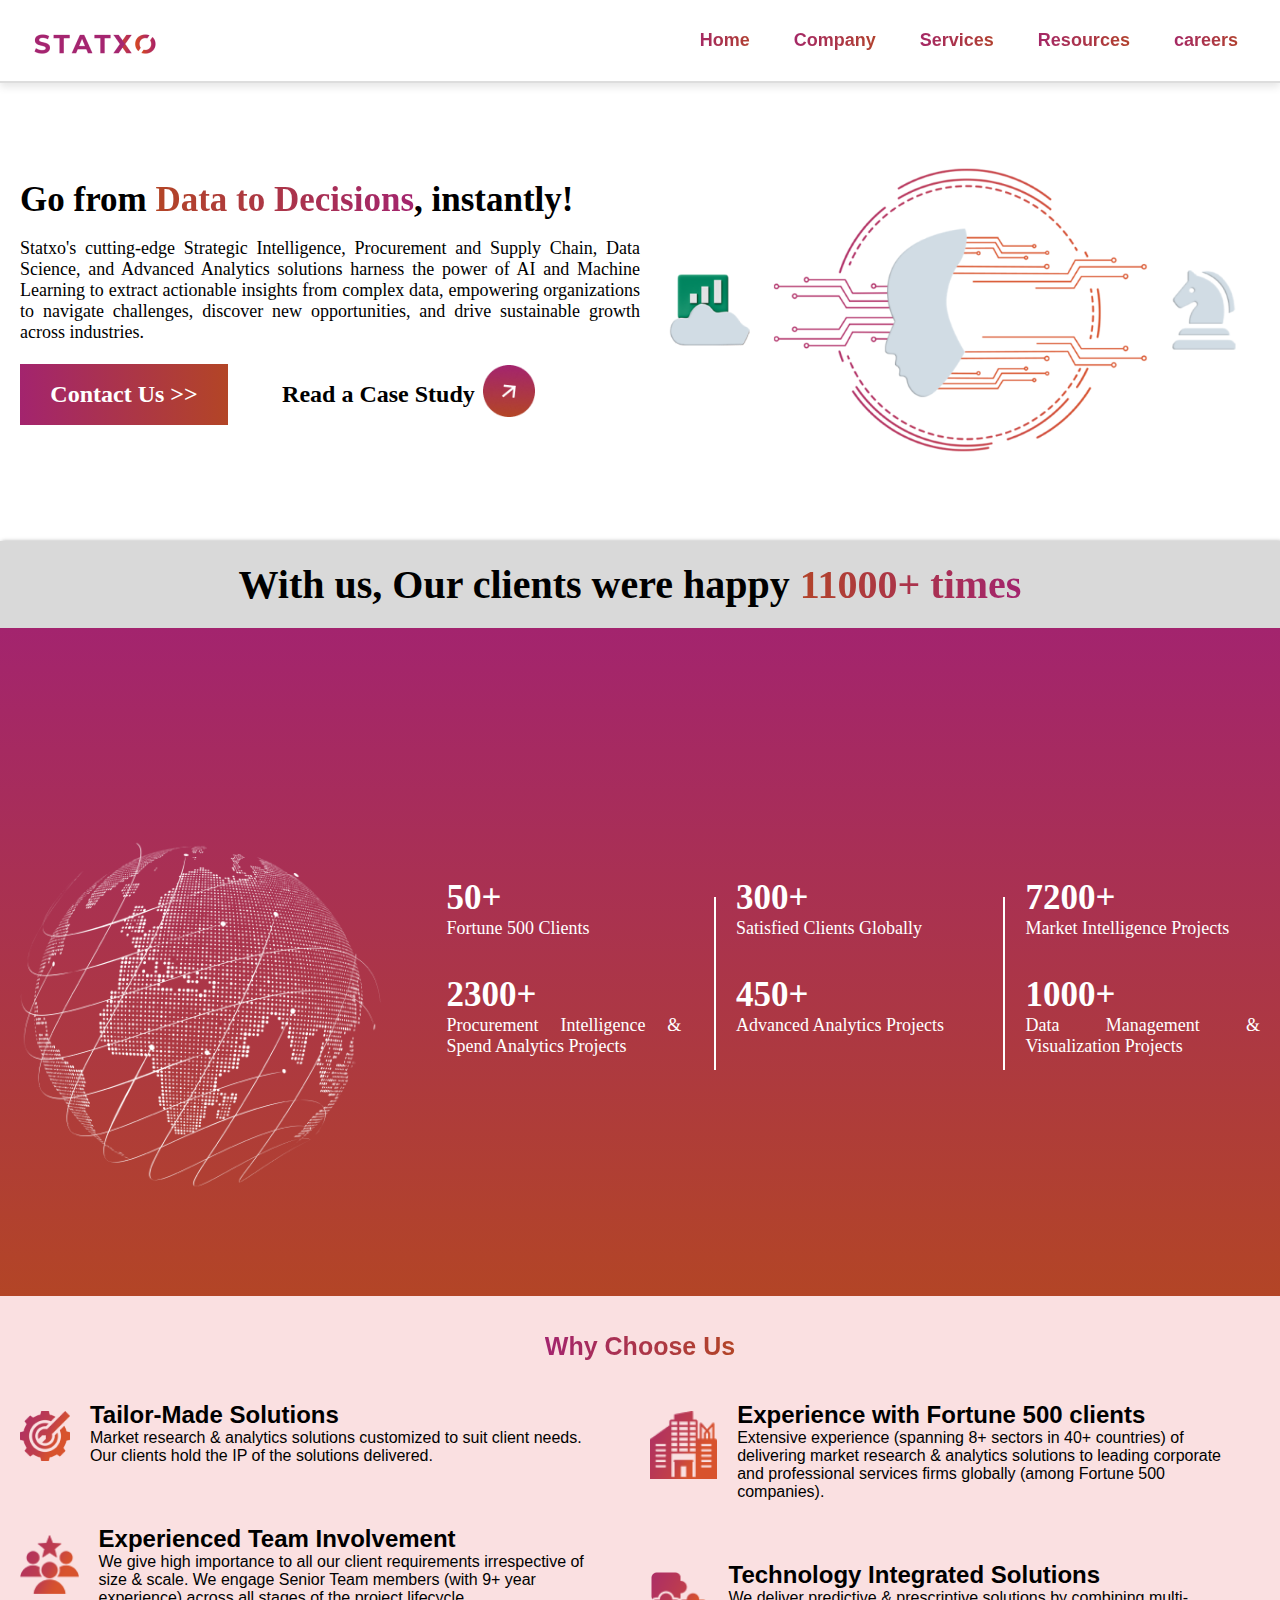
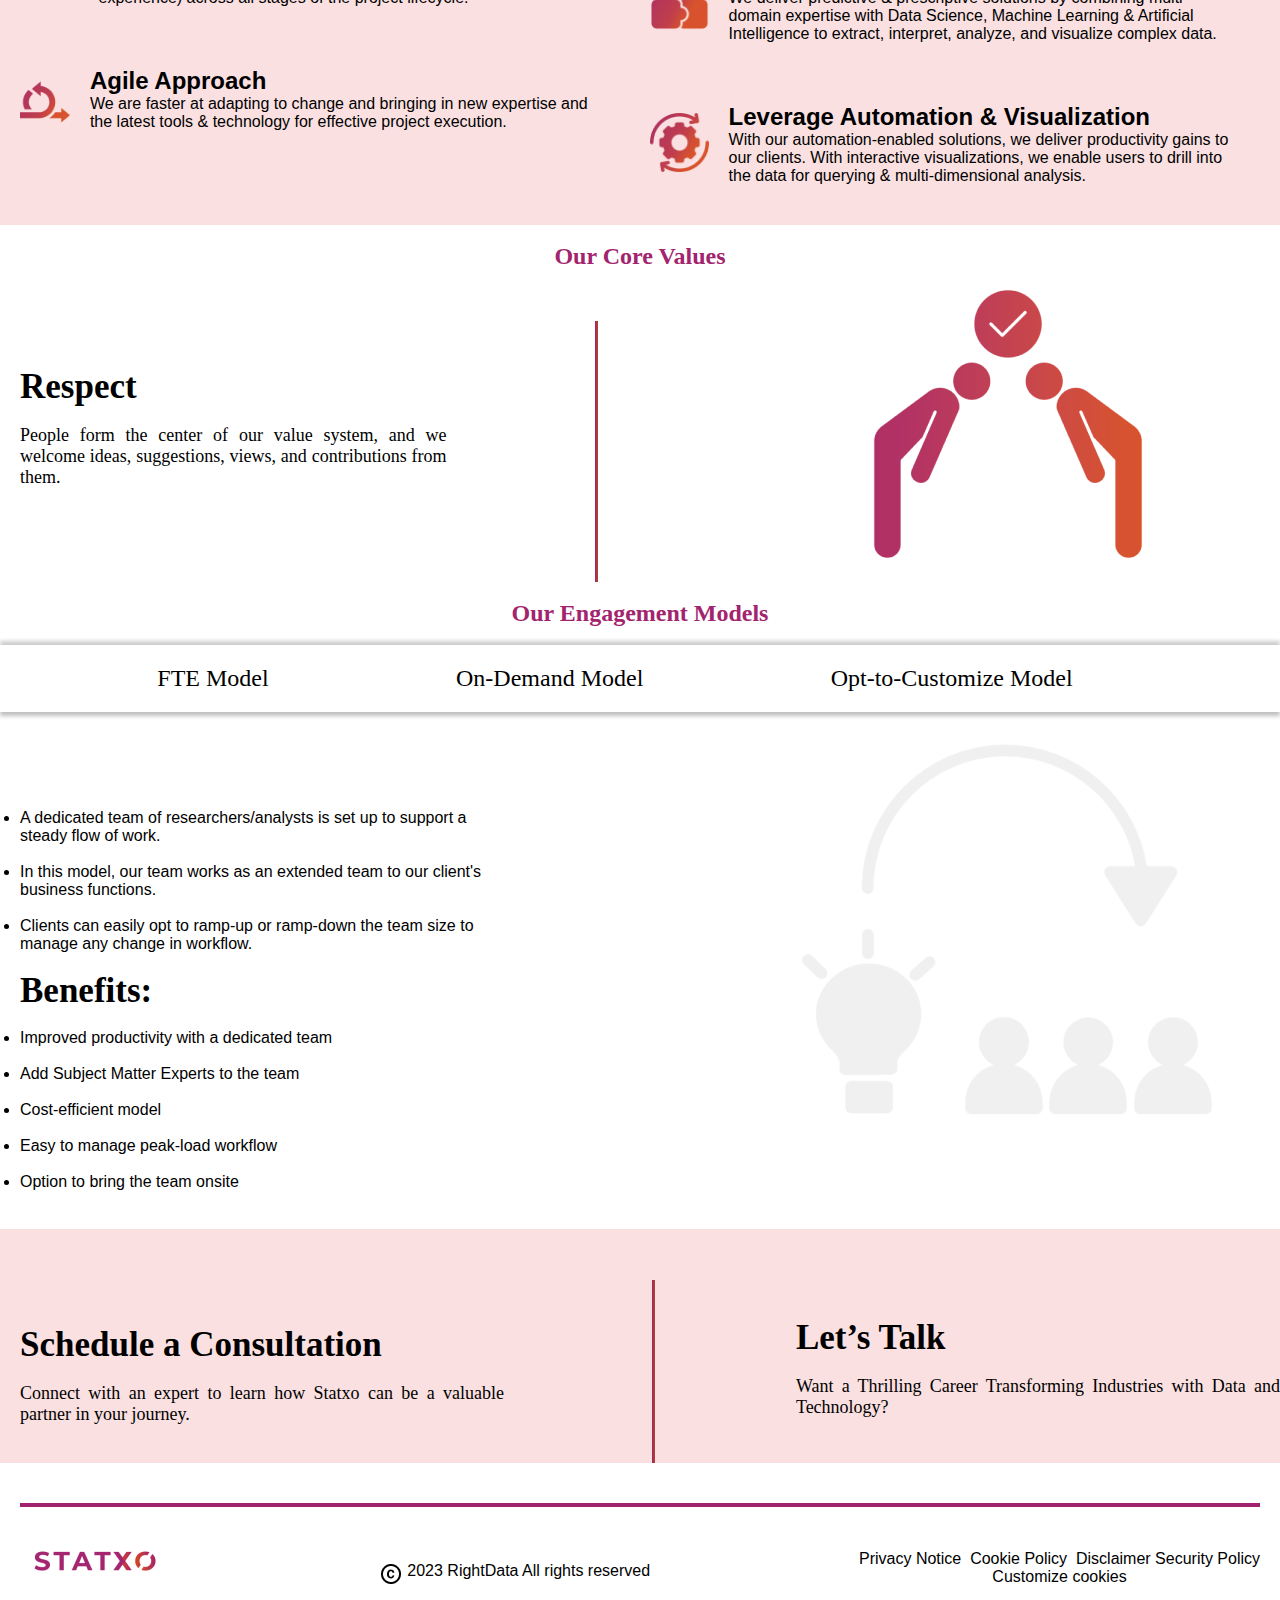
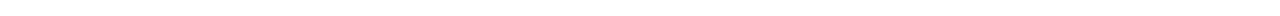
==== about.html @ b2a82c43 "Add files via upload" ====
<!DOCTYPE html>
<html lang="en">
<head>
    <meta charset="UTF-8">
    <meta name="viewport" content="width=device-width, initial-scale=1.0">
    <title>Document</title>
    <link href="https://api.fontshare.com/v2/css?f[]=satoshi@400,500,700&display=swap" rel="stylesheet">
    <link rel="stylesheet" href="about.css" />
</head>
<body>
     <!-- header section -->
     <header>    
        <div class="logo">
          <img src="./assets/logo.png" alt="STATX" />
        </div>
        <nav>
          <ul>
            <li><a href="./index.html">Home</a></li>
            <li><a href="#company">Company</a></li>
            <li><a href="#services">Services</a></li>
            <li><a href="#resources">Resources</a></li>
            <li><a href="#resources">careers</a></li>
          </ul>
        </nav>
      </header>
  
      <!-- first header div container -->
      <div class="container">
        <div class="image-container">
          <img src="./about/about-banner-1.png" alt="Big Image">
        </div>
        <div class="content-container">
          <p class="content-container-heading">Go from <span style="background: linear-gradient(270deg, #A3246E, #B34526); -webkit-background-clip: text;
            background-clip: text;  color: transparent;">Data to Decisions</span>, instantly!</p>
          <br>
          <p  class="content-container-paragraph">Statxo's cutting-edge Strategic Intelligence, Procurement and Supply Chain, Data Science, and Advanced Analytics solutions harness the power of AI and Machine Learning to extract actionable insights from complex data, empowering organizations to navigate challenges, discover new opportunities, and drive sustainable growth across industries.</p>
      <br>
          <button class="contact-button">Contact Us  >></button>
          <a class="case-study">Read a Case Study</a>
          <img src="./about/Group-86.png" class="case-image">
        </div>
      </div>
      
 <!-- about without scrolling container -->
 <div class="scrolling-container">
    <div class="scrolling-text">
      <span> <p>With us, Our clients were happy<span style="    background: linear-gradient(270deg, #A3246E, #B34526); -webkit-background-clip: text;
        background-clip: text;  color: transparent;"> 11000+ times</span>  </p></span>
     
     


    </div>
  </div>


     <!-- full container image -->
  
        <div class="global-image">
            <!-- <p class="global-heading">Our Impact</p> -->
            
            <div class="global-container">
              <img src="./about/Rectangle 258.png" alt="Big Image">
            </div>
            <div class="global-content-container">
              <p class="global-content-container-heading">50+</p>
         
              <p  class="global-content-container-paragraph">Fortune 500 Clients</p>
              <br>
              <br>

              <p class="global-content-container-heading">2300+</p>
         
              <p  class="global-content-container-paragraph">Procurement Intelligence & Spend Analytics Projects</p>
          <br>
             
            </div>
            <div class="vertical-line"></div>
            <div class="global-content-container1">
                <p class="global-content-container-heading1">300+</p>
           
                <p  class="global-content-container-paragraph1">Satisfied Clients Globally</p>
           <br>
           <br>
           <p class="global-content-container-heading1">450+</p>
           
           <p  class="global-content-container-paragraph1">Advanced Analytics Projects</p>
                <br>
               
              </div>
              <div class="vertical-line"></div>
              <div class="global-content-container2">
                <p class="global-content-container-heading2">7200+</p>
           
                <p  class="global-content-container-paragraph2">Market Intelligence Projects</p>
           <br>
           <br>
           <p class="global-content-container-heading2">1000+</p>
           
           <p  class="global-content-container-paragraph2">Data Management & Visualization Projects</p>
           
                <br>
               
              </div>

              
          </div>
          
    </div>
<!-- /6layer card container about -->

<div style="background-color: #FAE0E1">
    <br>
    <br>
  
    <p class="stat-head"><span style="background: linear-gradient(90deg, #A3246E, #B34526); -webkit-background-clip: text;
      background-clip: text;  color: transparent;">Why Choose Us</span></p>
      <div class="single-container">
        
          <div class="left-side">
            <div class="left-side-card">
              <img src="./about/icon 7.png" alt="Image" class="left-image">
              <div class="item">
                  <h2>Tailor-Made Solutions</h2>
                  <p>Market research & analytics solutions customized to suit client needs. Our clients hold the IP of the solutions delivered.</p>
                </p>
              </div>
          </div>
          <div class="left-side-card">
            <img src="./about/icon 5.png" class="left-image">
        
              <div class="item">
                  <h2>Experienced Team Involvement</h2>
                  <p>We give high importance to all our client requirements irrespective of size & scale. We engage Senior Team members (with 9+ year experience) across all stages of the project lifecycle.</p>
             
              </div>
            </div>
     
          <div class="left-side-card">
             <img src="./about/icon 3.png" class="left-image">
        
  
              <div class="item">
  
                  <h2>Agile Approach</h2>
                  <p>We are faster at adapting to change and bringing in new expertise and the latest tools & technology for effective project execution.</p>
                </div>
              </div>
          </div>
          <div class="right-side">
            <div class="left-side-card">
              <img src="./about/icon 6.png" class="left-image">
              <div class="item">
                  <h2>Experience with Fortune 500 clients</h2>
                  <p>Extensive experience (spanning 8+ sectors in 40+ countries) of delivering market research & analytics solutions to leading corporate and professional services firms globally (among Fortune 500 companies).</p>
              </div>
              </div>
              <div class="left-side-card">
                <img src="./about/icon 4.png " class="left-image">
              <div class="item">
                  <h2>Technology Integrated Solutions</h2>
                  <p>We deliver predictive & prescriptive solutions by combining multi-domain expertise with Data Science, Machine Learning & Artificial Intelligence to extract, interpret, analyze, and visualize complex data.</p>
              </div>
              </div>
              <div class="left-side-card">
                <img src="./about/icon 2.png" class="left-image">
              <div class="item">
                  <h2>Leverage Automation & Visualization</h2>
                  <p>With our automation-enabled solutions, we deliver productivity gains to our clients. With interactive visualizations, we enable users to drill into the data for querying & multi-dimensional analysis.</p>
              </div>
              </div>
          
          </div>
      </div>
  </div>
  <br>
<h2 style="display: flex; justify-content: center; color: #a3246e; font-family: Roboto; ">Our Core Values</h2>
    <!-- 4th contaainer div container -->
    <div class="four-container">
        <!-- <h2>OUR CORE VALUES</h2> -->
        <div class="four-image-container">
          <img src="./about/respect.png" alt="Big Image">
        </div>

        <div class="vertical-line1"></div>
        <div class="four-content-container">
          <p class="four-content-container-heading">Respect</p>
          <br>
          <p  class="four-content-container-paragraph">People form the center of our value system, and we welcome ideas, suggestions, views, and contributions from them.   </p>
      <br>
      
        </div>
      </div>
      <!-- without scroll footer -->
      <br>
<h2 style="display: flex; justify-content: center; color: #a3246e; font-family: Roboto; ">Our Engagement Models</h2>
<br>
<div class="scrolling-container1">
    <div class="scrolling-text1">
      <span> <p>FTE Model</p></span>
      <span> <p>On-Demand Model</p></span>
      
      <span><p>Opt-to-Customize Model</p></span>
     
     


    </div>
  </div>


     <!-- 5th contaainer div container -->
     <div class="five-container">
        <!-- <h2>OUR CORE VALUES</h2> -->
        <div class="five-image-container">
          <img src="./about/brainstorm_1305444 1.png" alt="Big Image">
        </div>
        <div class="five-content-container">
            <ul>
                <li>
                    A dedicated team of researchers/analysts is set up to support a steady flow of work.
                </li>
                <br>
                <li>
                    In this model, our team works as an extended team to our client's business functions.
                </li>
                <br>
                <li>
                    Clients can easily opt to ramp-up or ramp-down the team size to manage any change in workflow.
                </li>
            </ul>
            <br>
          <p class="five-content-container-heading">Benefits:</p>
          <br>
          <ul>
            <li>
                Improved productivity with a dedicated team
            </li>
            <br>
            <li>
                Add Subject Matter Experts to the team
            </li>
            <br>
            <li>
                Cost-efficient model
            </li>
            <br>
            <li>
                Easy to manage peak-load workflow
            </li>
            <br>
            <li>
                Option to bring the team onsite
            </li>
          </ul>
    <br>
      
        </div>
      </div>

        <!-- 6th contaainer div container -->
    <div class="six-container">
        <!-- <h2>OUR CORE VALUES</h2> -->
        <div class="six-image-container">
            <p class="six-image-container-heading">Let’s Talk</p>
            <br>
            <p  class="six-image-container-paragraph">Want a Thrilling Career Transforming Industries with Data and Technology?</p>
        
        </div>

        <div class="vertical-line1"></div>
        <div class="six-content-container">
          <p class="six-content-container-heading">Schedule a Consultation</p>
          <br>
          <p  class="six-content-container-paragraph">Connect with an expert to learn how Statxo can be a valuable partner in your journey.</p>
      <br>
      
        </div>
      </div>

      <!-- Main content of the page -->
     <footer class="footer">
 
        <div class="footer-line"></div>
        <div class="footer-bottom">
           <img src="./assets/logo.png"/>
           <div class="copyright">
            <img src="./assets/copyright.png" />  <p> 2023 RightData All rights reserved</p>
           </div>
          
        
          
            <p> Privacy Notice &nbsp;Cookie Policy &nbsp;Disclaimer&nbsp;Security Policy<br>Customize cookies</p>
         
        </div>
    </footer>
</body>
</html>
---- about.css ----
* {
    box-sizing: border-box;
    margin: 0;
    padding: 0;
  }
  body,
  html {
    margin: 0;
    padding: 0;
    font-family: 'Satoshi', sans-serif;
    background-color: #fff;
  }
  .wrapper {
    display: flex;
    justify-content: center;
    align-items: center;
    height: 100vh;
  }
  
  header {
    display: flex;
    justify-content: space-between;
    align-items: center;
    background-color: #fff;
    padding: 20px 20px;
    /* color: #a3246e; */
    /* Border around the header */
    border-bottom: 2px solid #ddd;
    box-shadow: 0 4px 8px rgba(0, 0, 0, 0.1);
  }
   /* header section */
  
   .logo img {
    margin-bottom: -8%;
  }
  
  nav ul {
    list-style: none;
    margin: 0;
    padding: 0;
    display: flex;
  }
  
  nav ul li {
    margin: 0 10px;
  }
  
  nav ul li a {
    background: linear-gradient(90deg, #A3246E, #B34526); -webkit-background-clip: text;
    background-clip: text;  color: transparent;
    text-decoration: none;
   font-weight: bold;
    font-size: 18px;
    padding: 8px 12px;
    transition: background-color 0.3s ease;
  }

  /* div header first contsiner css */


  .container {
    display: flex;
    flex-wrap: wrap;
    flex-direction: row-reverse;
  }
  
  .image-container {
    flex: 1;
  }
  
  .image-container img {
    max-width: 100%;
    height: auto;
  }
  
  .content-container {
    flex: 1;
    padding: 20px;
    margin-top: 6%;
  }

.content-container-heading{
font-family: "Satoshi";
font-weight: 700;
font-size: 35px;
}

.content-container-paragraph{
    font-family: "Roboto";
    font-weight: 400;
    font-size: 18px;
    text-align: justify;
}

.contact-button{
    background-image: linear-gradient(90deg, #A3246E, #B34526);
    border: none;
    height: 61px;
    width: 208px;
    font-family: "Satoshi";
    font-weight: 700;
    font-size: 24px;
    color: #fff;
}
.case-study{
    font-family: "Satoshi";
    font-weight: 700;
    font-size: 24px;
    margin-left: 8%;
}
.case-image{
    width: 60px;
    height: 60px;
    margin-bottom: -3%;
    padding: 4px;

}



/* about without scrolling container */
.scrolling-container {
    width: 100%;
    overflow: hidden;
    box-shadow: 2px 0px 4px 0px rgba(0, 0, 0, 0.25), 0px 2px 4px 0px rgba(0, 0, 0, 0.25);
    background: #D9D9D9;
    padding: 20px;
    box-sizing: border-box;
    
  }
  .scrolling-text {
    display: flex;
    justify-content: center;
  }
  .scrolling-text span {
  font-family: "Satoshi";
  font-weight: 700;
  font-size: 40px;
  }


  .full-impact{
    display: flex;
    justify-content: center;
    font-family: "Satoshi";
    font-weight: 700;
    font-size: 35px;
    color: #fff;
  
  }
  .full-global{
    font-family: "Satoshi";
    font-weight: 700;
    font-size: 24px;
    color: #fff;
    margin-left: 3%;
  }

/* global container content */
.global-image {
    width: 100%;
    height: 668px;
    background-image: linear-gradient(180deg, #A3246E, #B34526);
  
    display: flex;
    flex-wrap: wrap;
    
  }
  
  .global-container {
    flex: 1;
    margin-top: 11%;
  }
  
  .global-container img {
    max-width: 231%;
    margin-top: 30%;
    height: auto;
  }
  .global-heading{
    display: flex;
    justify-content: center;
    font-family: "Satoshi";
    font-weight: 700;
    font-size: 40px;
  }
  .global-content-container {
    flex: 1;
    padding: 20px;
    margin-top: 18%;
    margin-left: 15%;
    color: #fff;
  }

.global-content-container-heading{
font-family: "Satoshi";
font-weight: 700;
font-size: 35px;

}

.global-content-container-paragraph{
    font-family: "Roboto";
    font-weight: 400;
    font-size: 18px;
    text-align: justify;
}

.global-content-container1 {
    flex: 1;
    padding: 20px;
    margin-top: 18%;
    /* margin-left: -18%; */
    color: #fff;
  }

.global-content-container-heading1{
font-family: "Satoshi";
font-weight: 700;
font-size: 35px;

}

.global-content-container-paragraph1{
    font-family: "Roboto";
    font-weight: 400;
    font-size: 18px;
    text-align: justify;
}

.global-content-container2 {
    flex: 1;
    padding: 20px;
    margin-top: 18%;
    /* margin-left: -18%; */
    color: #fff;
  }

.global-content-container-heading2{
font-family: "Satoshi";
font-weight: 700;
font-size: 35px;

}

.global-content-container-paragraph2{
    font-family: "Roboto";
    font-weight: 400;
    font-size: 18px;
    text-align: justify;
}


.vertical-line {
    width: 2px;
    z-index: 1;
    margin-top: 21%;
    margin-left: 1%;
    height: 26%;
    background-color: #fff;
  }


/* single container */

  /* styles.css */
  .stat-head{
    display: flex;
    font-size: 25px;
    font-weight: bold;
    justify-content: center;
}
.single-container {
    display: grid;
    grid-template-columns: 1fr 1fr; /* Two equal columns */
    gap: 20px; /* Space between columns */
    padding: 20px;
    justify-items: center;
    background-color: #FAE0E1;
}

.left-side,
.right-side {
    display: flex;
    flex-direction: column;
    gap: 20px; /* Space between items */
}

.item {
    background-color: #FAE0E1;
    padding: 20px;
   
  
}
.left-side-card {
  display: flex;
  background-color: #FAE0E1;
  /* box-shadow: 0 4px 8px rgba(0, 0, 0, 0.1); */
  /* border-radius: 8px; */
  /* row-gap: 10%; */
  overflow: hidden;

}

.left-image {
    /* width: 28%; */
    height: 48%;
    margin-top: 5%;
}

.item {
  padding: 20px;
  /* width: 50%; */
  display: flex;
  flex-direction: column;
  justify-content: center;
}

/* four container single line card between this  */
.four-container {
    display: flex;
    flex-wrap: wrap;
    flex-direction: row-reverse;
  }
  
  .four-image-container {
    flex: 1;
    margin-left: 20%;
  }
  
  .four-image-container img {
    max-width: 100%;
    height: auto;
  }
  
  .four-content-container {
    flex: 1;
    padding: 20px;
    margin-top: 6%;
  }

.four-content-container-heading{
font-family: "Satoshi";
font-weight: 700;
font-size: 35px;
}

.four-content-container-paragraph{
    font-family: "Roboto";
    font-weight: 400;
    font-size: 18px;
    text-align: justify;
}

.vertical-line1 {
    width: 3px;
    /* z-index: 4; */
    margin-top: 4%;
    margin-left: 10%;
    /* height: 26%; */
    background-image: linear-gradient(90deg, #A3246E, #B34526);
  }
  /* mobile responsive  */
   .scrolling-container1 {
    width: 100%;
    overflow: hidden;
/* background-color: #fff; */
/* border-radius: 8px; */
         /*  border: 1px solid #ccc; */
    box-shadow:  0px 4px 4px 0px rgba(0, 0, 0, 0.25), 0px -4px 4px 0px rgba(0, 0, 0, 0.2);
    padding: 20px;
    box-sizing: border-box;
    background-color: #fff; /* For browsers that do not support gradients */
    /* background-image: linear-gradient(to right, #a72c5d, #ae3842); */
  }
  .scrolling-text1 {
    display: flex;
   justify-content: space-evenly;
  }
  .scrolling-text1 span {
    margin-right: 50px;
    white-space: nowrap;
    font-size: 1.5em;
    color: #000;
    font-family: "Roboto";
    cursor: pointer;
  }

  
  .scrolling-text1 span:hover {
    margin-right: 50px;
    white-space: nowrap;
    font-size: 1.5em;
    color: #A3246E;
    text-decoration: underline;
    font-family: "Roboto";
  }

  /* five container single line card between this  */
.five-container {
    display: flex;
    flex-wrap: wrap;
    flex-direction: row-reverse;
  }
  
  .five-image-container {
    flex: 1;
    margin-left: 20%;
  }
  
  .five-image-container img {
    max-width: 100%;
    height: auto;
  }
  
  .five-content-container {
    flex: 1;
    padding: 20px;
    margin-top: 6%;
  }

.five-content-container-heading{
font-family: "Satoshi";
font-weight: 700;
font-size: 35px;
}

.five-content-container-paragraph{
    font-family: "Roboto";
    font-weight: 400;
    font-size: 18px;
    text-align: justify;
}

/* six container single line card between this  */
.six-container {
    display: flex;
    flex-wrap: wrap;
    flex-direction: row-reverse;
    background-color: #FAE0E1;

  }
  
  .six-image-container {
    flex: 1;
    margin-left: 11%;
    margin-top: 7%;
  }
  
  .six-image-container-heading{
    font-family: "Satoshi";
    font-weight: 700;
    font-size: 35px;
    }
    
    .six-image-container-paragraph{
        font-family: "Roboto";
        font-weight: 400;
        font-size: 18px;
        text-align: justify;
    }
  
  .six-content-container {
    flex: 1;
    padding: 20px;
    margin-top: 6%;
  }

.six-content-container-heading{
font-family: "Satoshi";
font-weight: 700;
font-size: 35px;
}

.six-content-container-paragraph{
    font-family: "Roboto";
    font-weight: 400;
    font-size: 18px;
    text-align: justify;
}

/* footer bar main contetn */
.footer {
    background-color: #fff;
    color: black;
    padding: 20px;
    text-align: center;
}

.footer-top, .footer-bottom {
    display: flex;
    justify-content: space-between;
    padding: 10px 0;
    align-items: flex-end;
}

.footer-line {
    border-top: 4px solid #a3246e;
    margin: 20px 0;
}
  
.copyright{
  display: flex;
}

  @media screen and (max-width: 768px) {

    /* div header first container  */
    .container {
      flex-direction: column;
    }
  
    .content-container {
      padding: 0;
    }
  }
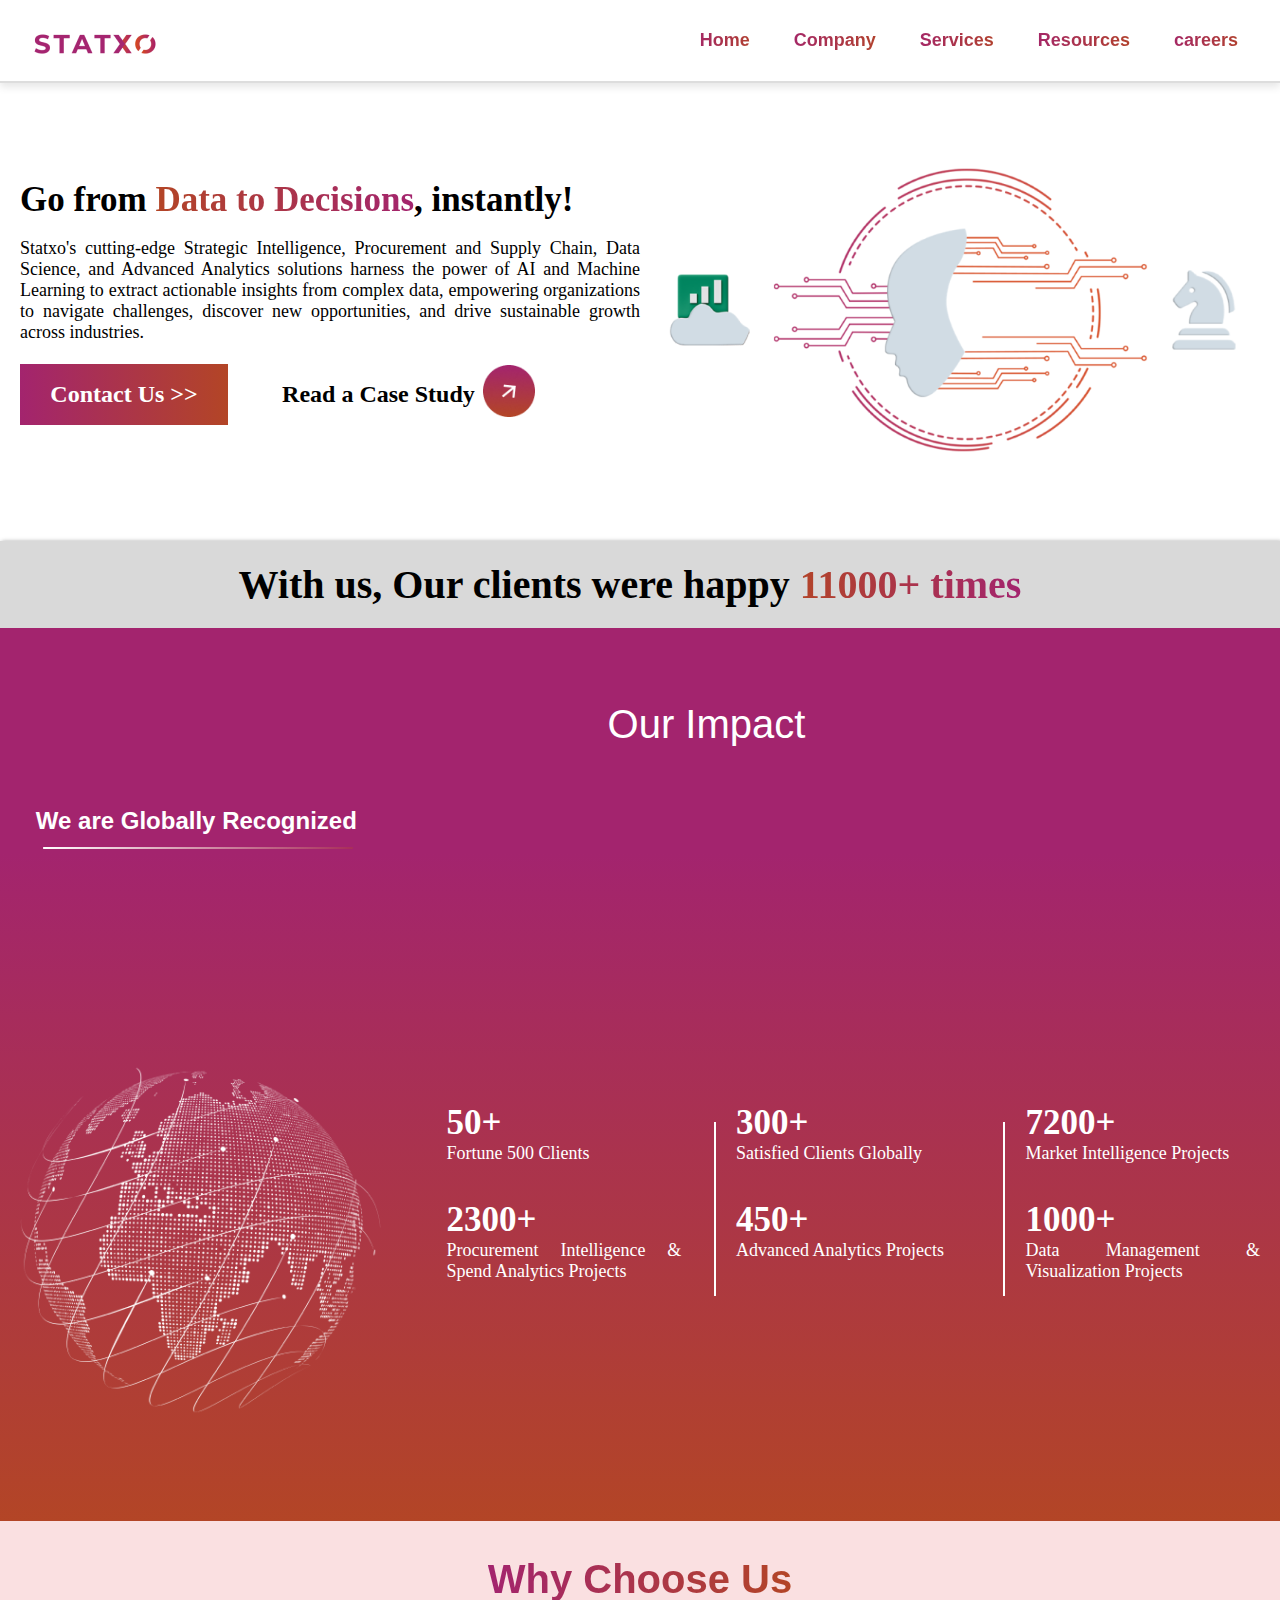
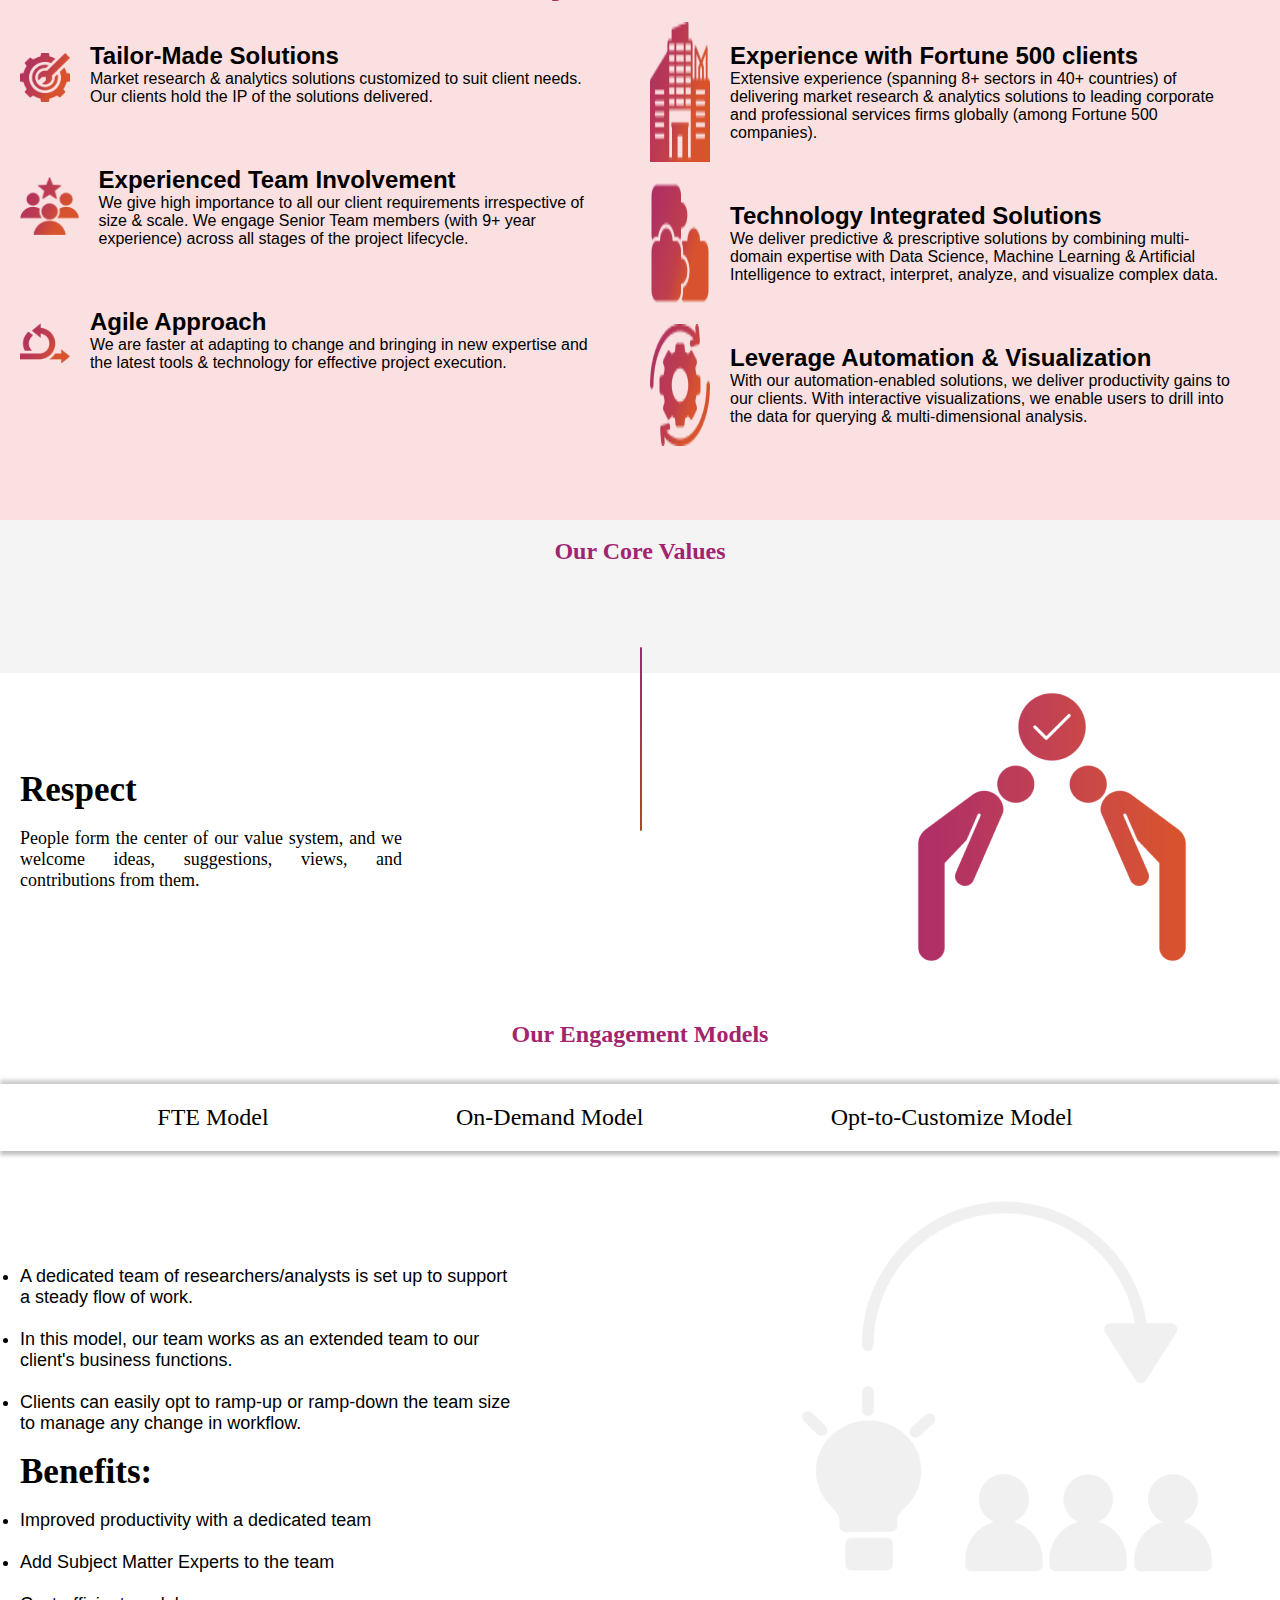
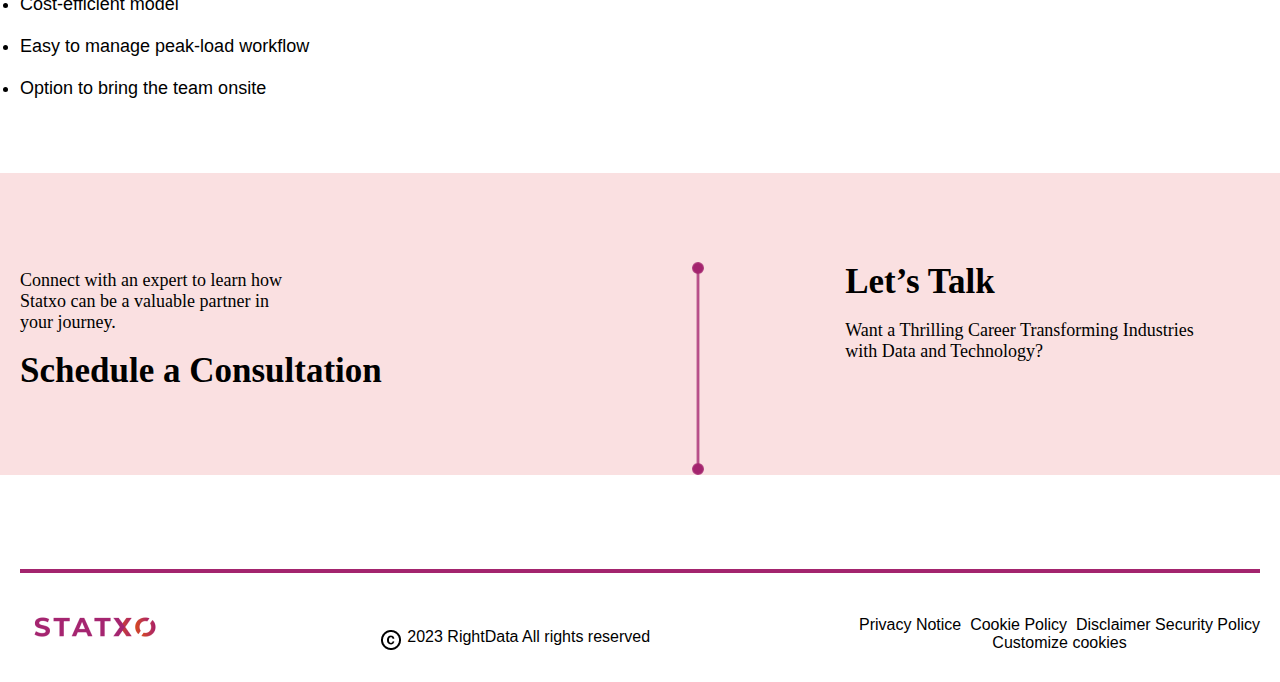
==== commit f6b043d8: "Update about.html" ====
--- a/about.html
+++ b/about.html
@@ -52,13 +52,25 @@
 
     </div>
   </div>
+<div style=" background-color: #A3246E;">
+  <div style="margin-left: 46%; ">
+    <p style="    font-size: 40px;
+    padding: 74px;
+    margin-left: -8%;
+    color: #fff;" >Our Impact</p>
+    <p style="    margin-top: -2%;
+    margin-left: -80%; color: #fff; font-weight: 700; font-size: 24px;" class="heading-globally">We are Globally Recognized</p>
+ <img src="./about/Rectangle 316.png" style="margin-left: -79%;" >
+  </div>
+</div>
+
 
 
      <!-- full container image -->
   
         <div class="global-image">
             <!-- <p class="global-heading">Our Impact</p> -->
-            
+        
             <div class="global-container">
               <img src="./about/Rectangle 258.png" alt="Big Image">
             </div>
@@ -114,7 +126,7 @@
     <br>
   
     <p class="stat-head"><span style="background: linear-gradient(90deg, #A3246E, #B34526); -webkit-background-clip: text;
-      background-clip: text;  color: transparent;">Why Choose Us</span></p>
+      background-clip: text;  color: transparent; font-weight: 700; font-size: 40px;">Why Choose Us</span></p>
       <div class="single-container">
         
           <div class="left-side">
@@ -149,21 +161,21 @@
           </div>
           <div class="right-side">
             <div class="left-side-card">
-              <img src="./about/icon 6.png" class="left-image">
+              <img src="./about/icon 6.png" style="width: 20%;" class="right-image">
               <div class="item">
                   <h2>Experience with Fortune 500 clients</h2>
                   <p>Extensive experience (spanning 8+ sectors in 40+ countries) of delivering market research & analytics solutions to leading corporate and professional services firms globally (among Fortune 500 companies).</p>
               </div>
               </div>
               <div class="left-side-card">
-                <img src="./about/icon 4.png " class="left-image">
+                <img src="./about/icon 4.png " class="right-image">
               <div class="item">
                   <h2>Technology Integrated Solutions</h2>
                   <p>We deliver predictive & prescriptive solutions by combining multi-domain expertise with Data Science, Machine Learning & Artificial Intelligence to extract, interpret, analyze, and visualize complex data.</p>
               </div>
               </div>
               <div class="left-side-card">
-                <img src="./about/icon 2.png" class="left-image">
+                <img src="./about/icon 2.png" class="right-image">
               <div class="item">
                   <h2>Leverage Automation & Visualization</h2>
                   <p>With our automation-enabled solutions, we deliver productivity gains to our clients. With interactive visualizations, we enable users to drill into the data for querying & multi-dimensional analysis.</p>
@@ -172,17 +184,31 @@
           
           </div>
       </div>
-  </div>
-  <br>
-<h2 style="display: flex; justify-content: center; color: #a3246e; font-family: Roboto; ">Our Core Values</h2>
+      <br>
+      <br>
+      <br>
+
+  </div>
+  <div style="background-color: #F4F4F4;">
+    <br>
+    <h2 style="display: flex; justify-content: center; color: #a3246e; font-family: Satoshi;  ">Our Core Values</h2>
+  <br>
+  <br>
+  <br>
+  <br>
+  <br>
+  <br>
+  </div>
+
     <!-- 4th contaainer div container -->
     <div class="four-container">
+
         <!-- <h2>OUR CORE VALUES</h2> -->
         <div class="four-image-container">
           <img src="./about/respect.png" alt="Big Image">
         </div>
-
-        <div class="vertical-line1"></div>
+<img src="about/Rectangle 268.png" style="margin-left: 17%;      margin-top: -2%;  height: 184px;">
+        <!-- <div class="vertical-line1"></div> -->
         <div class="four-content-container">
           <p class="four-content-container-heading">Respect</p>
           <br>
@@ -193,7 +219,9 @@
       </div>
       <!-- without scroll footer -->
       <br>
-<h2 style="display: flex; justify-content: center; color: #a3246e; font-family: Roboto; ">Our Engagement Models</h2>
+      <br>
+<h2 style="display: flex; justify-content: center; color: #a3246e; font-family: Satoshi; ">Our Engagement Models</h2>
+<br>
 <br>
 <div class="scrolling-container1">
     <div class="scrolling-text1">
@@ -207,7 +235,8 @@
 
     </div>
   </div>
-
+<br>
+<!-- <br> -->
 
      <!-- 5th contaainer div container -->
      <div class="five-container">
@@ -216,7 +245,7 @@
           <img src="./about/brainstorm_1305444 1.png" alt="Big Image">
         </div>
         <div class="five-content-container">
-            <ul>
+            <ul style="font-weight: 400; font-size: 18px;">
                 <li>
                     A dedicated team of researchers/analysts is set up to support a steady flow of work.
                 </li>
@@ -232,7 +261,7 @@
             <br>
           <p class="five-content-container-heading">Benefits:</p>
           <br>
-          <ul>
+          <ul style="font-weight: 400; font-size: 18px;">
             <li>
                 Improved productivity with a dedicated team
             </li>
@@ -257,27 +286,31 @@
       
         </div>
       </div>
-
+<br>
+<br>
         <!-- 6th contaainer div container -->
     <div class="six-container">
         <!-- <h2>OUR CORE VALUES</h2> -->
         <div class="six-image-container">
             <p class="six-image-container-heading">Let’s Talk</p>
             <br>
-            <p  class="six-image-container-paragraph">Want a Thrilling Career Transforming Industries with Data and Technology?</p>
-        
-        </div>
-
-        <div class="vertical-line1"></div>
+            <p  class="six-image-container-paragraph">Want a Thrilling Career Transforming Industries <br> with Data and Technology?</p>
+        
+        </div>
+
+        <img src="about/Line 1.png" style="margin-left: 17%;      margin-top: 7%;  height: 213px;">
+
         <div class="six-content-container">
+          <p  class="six-content-container-paragraph">Connect with an expert to learn how<br> Statxo can be a valuable partner in <br>your journey.</p>
+          <br>
           <p class="six-content-container-heading">Schedule a Consultation</p>
-          <br>
-          <p  class="six-content-container-paragraph">Connect with an expert to learn how Statxo can be a valuable partner in your journey.</p>
-      <br>
-      
-        </div>
-      </div>
-
+      <br>
+      
+        </div>
+      </div>
+<br>
+<br>
+<br>
       <!-- Main content of the page -->
      <footer class="footer">
  
@@ -295,4 +328,4 @@
         </div>
     </footer>
 </body>
-</html>+</html>
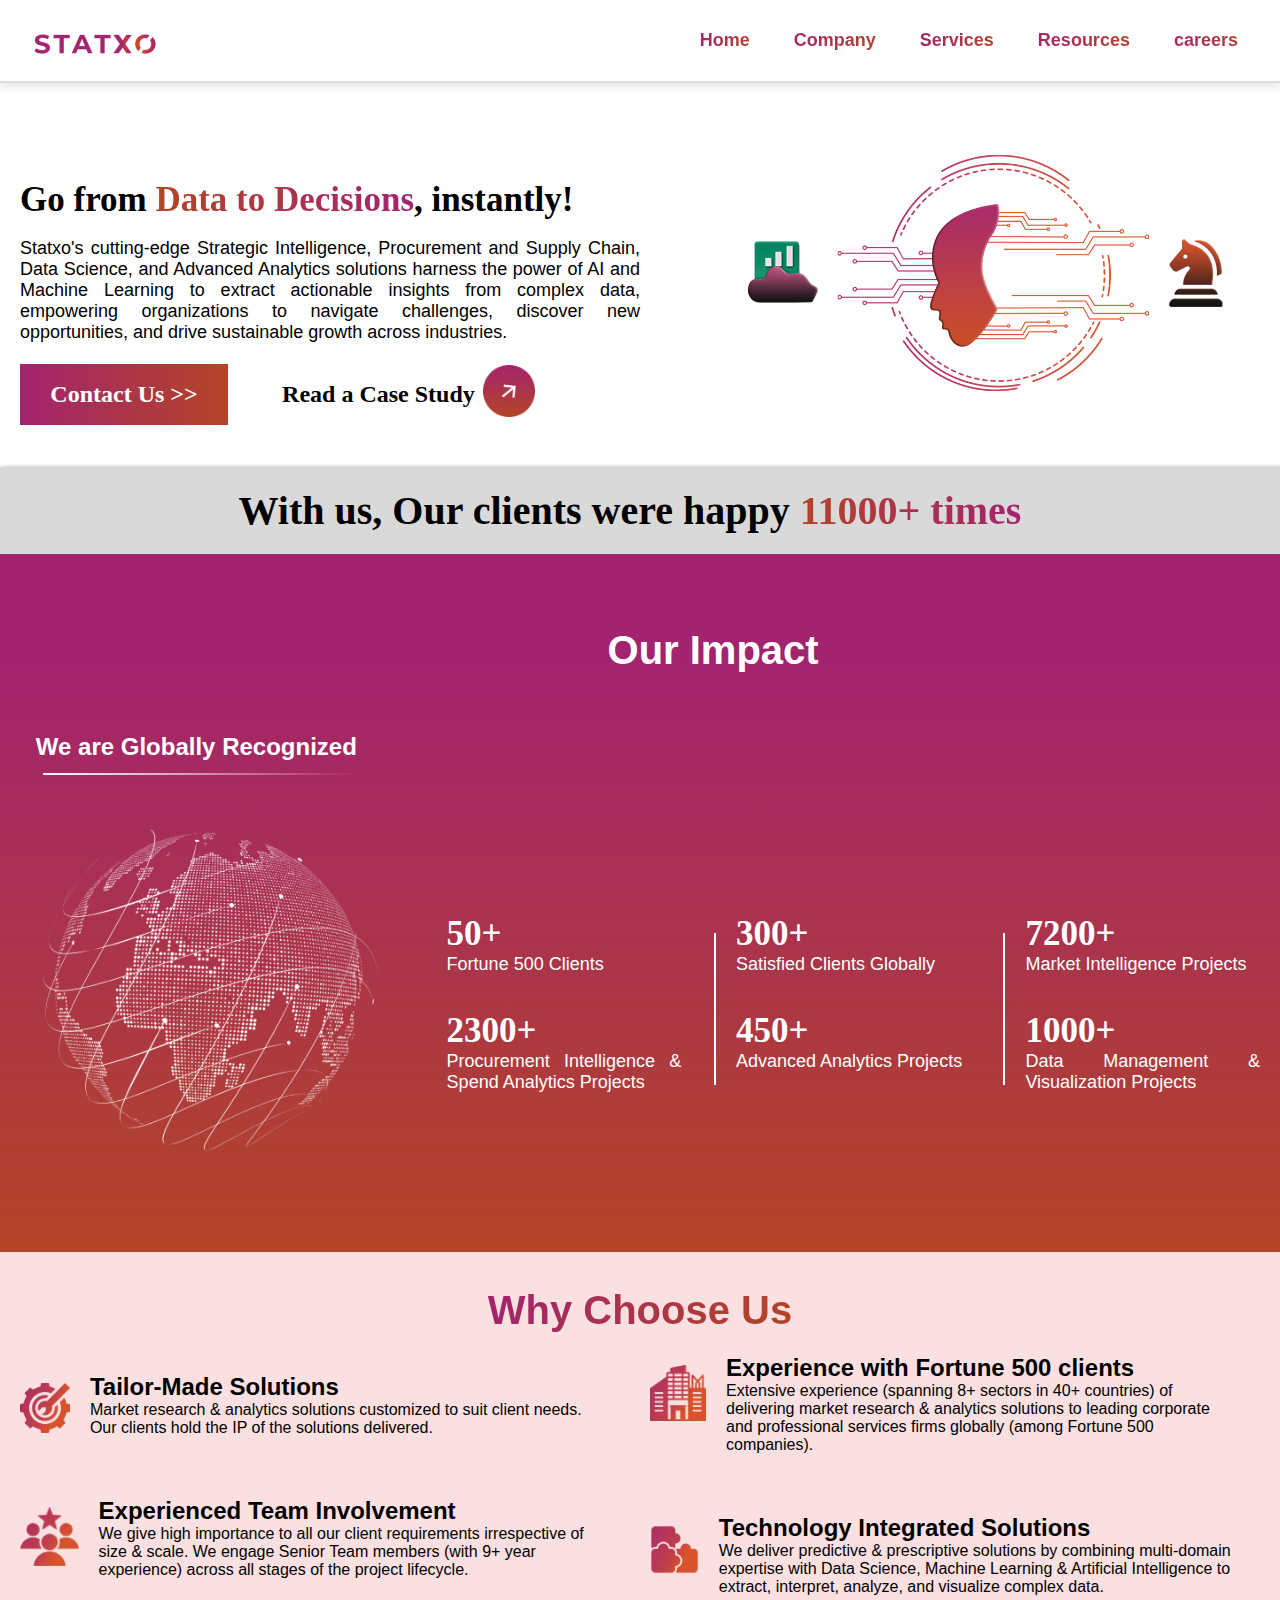
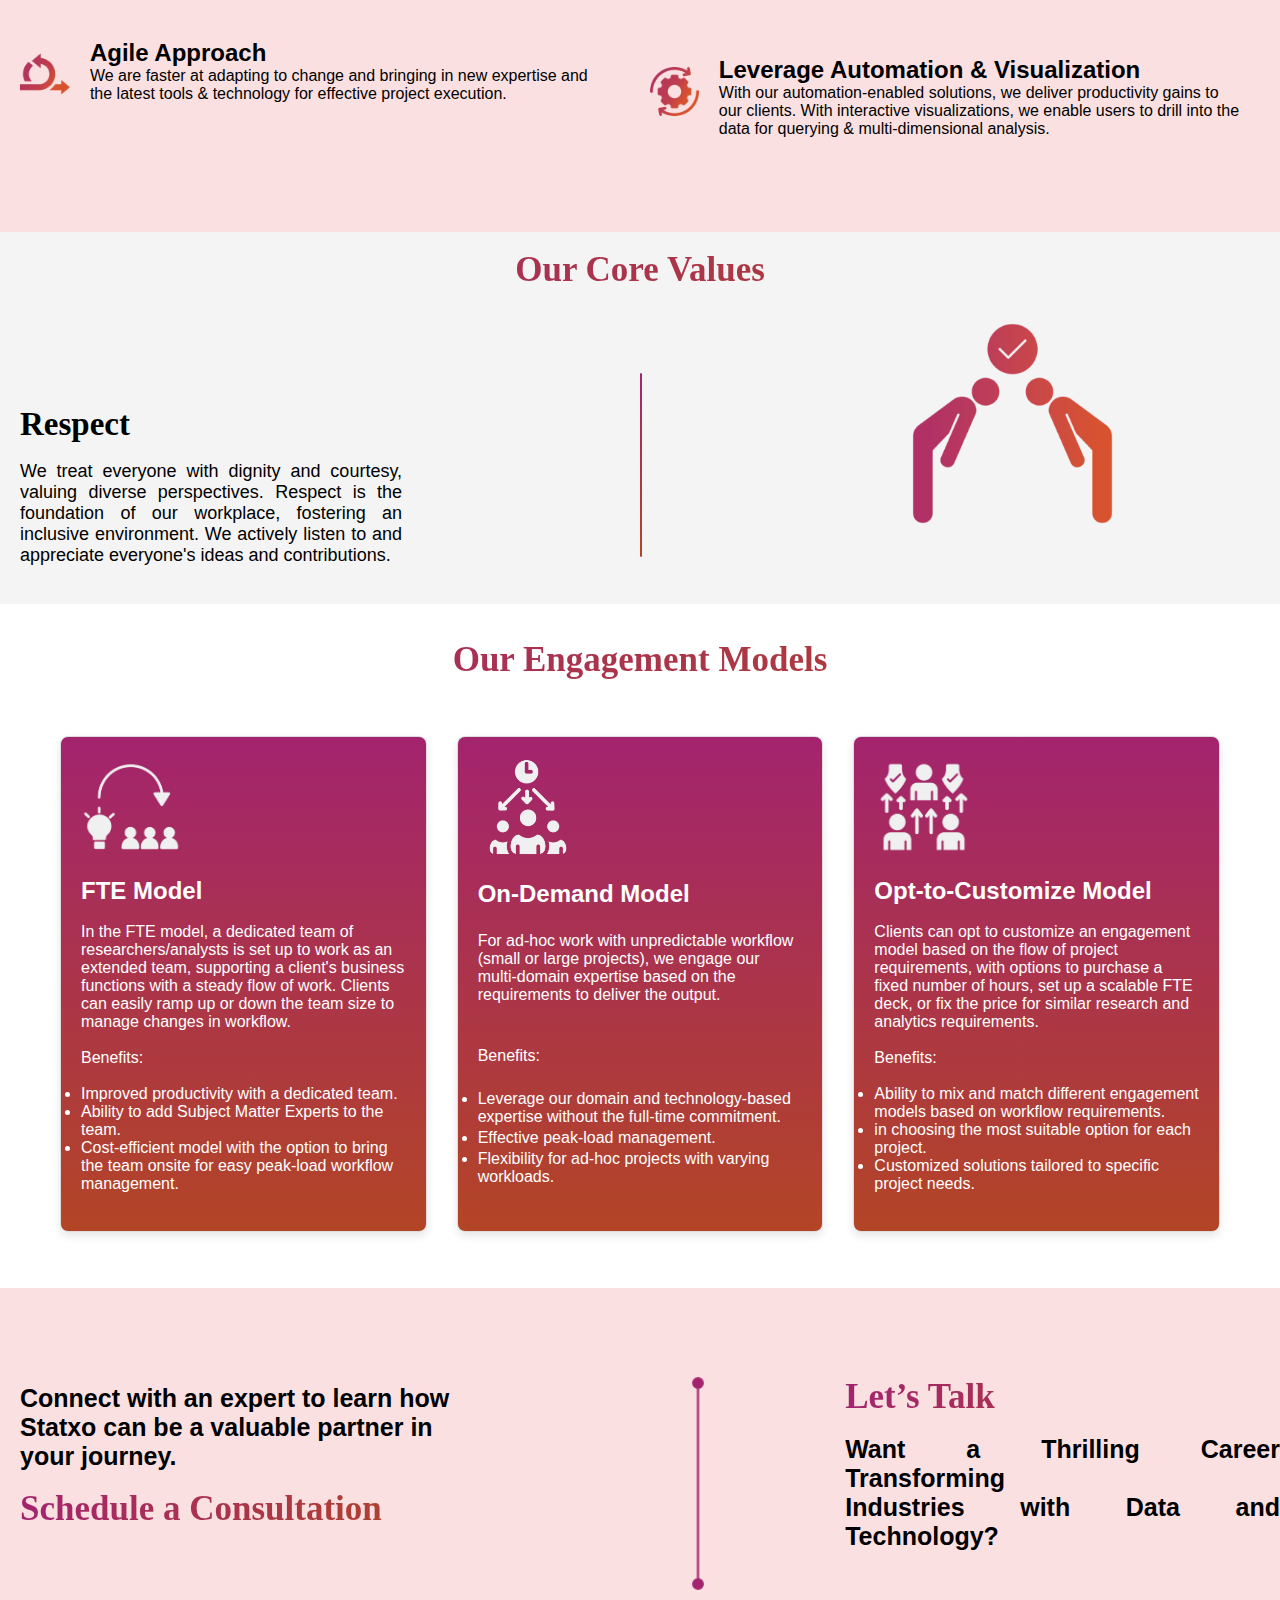
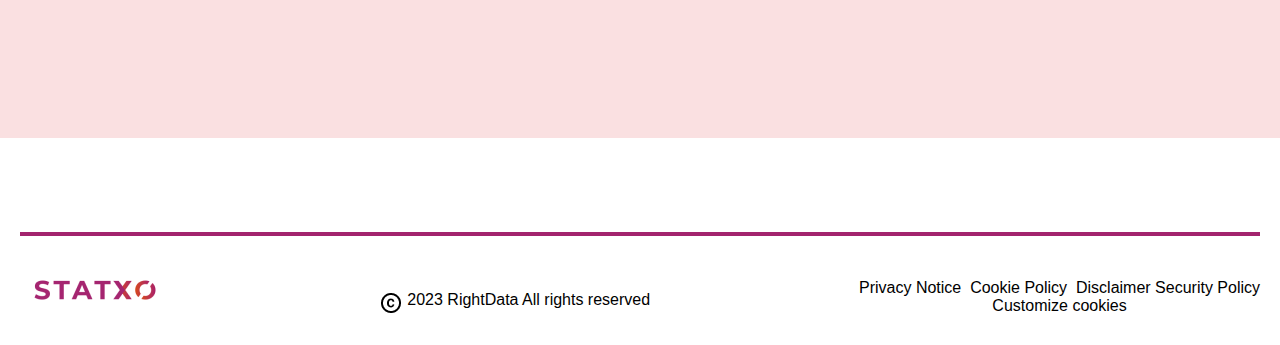
==== commit c7ff70cb: "Add files via upload" ====
--- a/about.html
+++ b/about.html
@@ -27,11 +27,10 @@
       <!-- first header div container -->
       <div class="container">
         <div class="image-container">
-          <img src="./about/about-banner-1.png" alt="Big Image">
+          <img src="./about/ABOUT BANNER.png" alt="Big Image">
         </div>
         <div class="content-container">
-          <p class="content-container-heading">Go from <span style="background: linear-gradient(270deg, #A3246E, #B34526); -webkit-background-clip: text;
-            background-clip: text;  color: transparent;">Data to Decisions</span>, instantly!</p>
+          <p class="content-container-heading">Go from <span class="content-container-heading-span">Data to Decisions</span>, instantly!</p>
           <br>
           <p  class="content-container-paragraph">Statxo's cutting-edge Strategic Intelligence, Procurement and Supply Chain, Data Science, and Advanced Analytics solutions harness the power of AI and Machine Learning to extract actionable insights from complex data, empowering organizations to navigate challenges, discover new opportunities, and drive sustainable growth across industries.</p>
       <br>
@@ -44,8 +43,7 @@
  <!-- about without scrolling container -->
  <div class="scrolling-container">
     <div class="scrolling-text">
-      <span> <p>With us, Our clients were happy<span style="    background: linear-gradient(270deg, #A3246E, #B34526); -webkit-background-clip: text;
-        background-clip: text;  color: transparent;"> 11000+ times</span>  </p></span>
+      <span> <p>With us, Our clients were happy<span class="scrolling-text-span"> 11000+ times</span>  </p></span>
      
      
 
@@ -56,6 +54,7 @@
   <div style="margin-left: 46%; ">
     <p style="    font-size: 40px;
     padding: 74px;
+    font-weight: 700;
     margin-left: -8%;
     color: #fff;" >Our Impact</p>
     <p style="    margin-top: -2%;
@@ -191,7 +190,8 @@
   </div>
   <div style="background-color: #F4F4F4;">
     <br>
-    <h2 style="display: flex; justify-content: center; color: #a3246e; font-family: Satoshi;  ">Our Core Values</h2>
+    <h2 style="display: flex; justify-content: center; background: linear-gradient(90deg, #A3246E, #B34526); -webkit-background-clip: text;
+    background-clip: text;  color: transparent; font-family: Satoshi; font-size: 35px; ">Our Core Values</h2>
   <br>
   <br>
   <br>
@@ -201,7 +201,8 @@
   </div>
 
     <!-- 4th contaainer div container -->
-    <div class="four-container">
+    <div class="four-container1">
+      <div class="four-container">
 
         <!-- <h2>OUR CORE VALUES</h2> -->
         <div class="four-image-container">
@@ -212,18 +213,125 @@
         <div class="four-content-container">
           <p class="four-content-container-heading">Respect</p>
           <br>
-          <p  class="four-content-container-paragraph">People form the center of our value system, and we welcome ideas, suggestions, views, and contributions from them.   </p>
-      <br>
-      
-        </div>
-      </div>
+          <p  class="four-content-container-paragraph">We treat everyone with dignity and courtesy, valuing diverse perspectives.
+            Respect is the foundation of our workplace, fostering an inclusive environment.
+            We actively listen to and appreciate everyone's ideas and contributions.
+          </p>
+      <br>
+      
+        </div>
+      </div>
+    </div>
+
+    <div class="four-container1">
+
+    <div class="four-container">
+
+           <!-- <h2>OUR CORE VALUES</h2> -->
+           <div class="four-image-container">
+            <img src="./about/respect (1).png" alt="Big Image">
+          </div>
+  <img src="about/Rectangle 268.png" style="margin-left: 17%;      margin-top: -2%;  height: 184px;">
+          <!-- <div class="vertical-line1"></div> -->
+          <div class="four-content-container">
+            <p class="four-content-container-heading">Integrity</p>
+            <br>
+            <p  class="four-content-container-paragraph">Integrity is our hallmark, and we never compromise on our moral and ethical principles.
+            </p>
+        <br>
+        
+          </div>
+      </div>  <!-- <h2>OUR CORE VALUES</h2> -->
+      </div>
+
+    <div class="four-container1">
+    <div class="four-container">
+
+        <div class="four-image-container">
+          <img src="./about/respect (2).png" alt="Big Image">
+        </div>
+<img src="about/Rectangle 268.png" style="margin-left: 17%;      margin-top: -2%;  height: 184px;">
+        <!-- <div class="vertical-line1"></div> -->
+        <div class="four-content-container">
+          <p class="four-content-container-heading">Collaboration</p>
+          <br>
+          <p  class="four-content-container-paragraph">We value cooperative working relationships with our partners. We collaborate with them and work in tandem toward achieving goals.
+          </p>
+      <br>
+      
+        </div>
+      </div>     <!-- <h2>OUR CORE VALUES</h2> -->
+      </div>
+
+    <div class="four-container1">
+
+    <div class="four-container">
+
+      <div class="four-image-container">
+        <img src="./about/respect (3).png" alt="Big Image">
+      </div>
+<img src="about/Rectangle 268.png" style="margin-left: 17%;      margin-top: -2%;  height: 184px;">
+      <!-- <div class="vertical-line1"></div> -->
+      <div class="four-content-container">
+        <p class="four-content-container-heading">Open-Mindedness</p>
+        <br>
+        <p  class="four-content-container-paragraph">We thrive on innovation and creativity, aiming to create an environment that encourages novel ideas and innovative methods.
+        </p>
+    <br>
+    
+      </div>
+    </div>
+    </div>
+
+    <div class="four-container1">
+
+  <div class="four-container">
+
+    <div class="four-image-container">
+      <img src="./about/respect (4).png" alt="Big Image">
+    </div>
+<img src="about/Rectangle 268.png" style="margin-left: 17%;      margin-top: -2%;  height: 184px;">
+    <!-- <div class="vertical-line1"></div> -->
+    <div class="four-content-container">
+      <p class="four-content-container-heading">Excellence</p>
+      <br>
+      <p  class="four-content-container-paragraph">We believe in working towards excellence by delivering to and beyond the expectations of our clients.
+      </p>
+  <br>
+  
+    </div>
+  </div>
+  </div>
+
+  <div class="four-container1">
+
+<div class="four-container">
+
+  <div class="four-image-container">
+    <img src="./about/respect (5).png" alt="Big Image">
+  </div>
+<img src="about/Rectangle 268.png" style="margin-left: 17%;      margin-top: -2%;  height: 184px;">
+  <!-- <div class="vertical-line1"></div> -->
+  <div class="four-content-container">
+    <p class="four-content-container-heading">Excellence</p>
+    <br>
+    <p  class="four-content-container-paragraph">We are completely answerable for our actions and constantly work towards building trusting relationships with our clients and our staff.
+    </p>
+<br>
+
+  </div>
+</div>
+</div>
+
+  
       <!-- without scroll footer -->
       <br>
       <br>
-<h2 style="display: flex; justify-content: center; color: #a3246e; font-family: Satoshi; ">Our Engagement Models</h2>
-<br>
-<br>
-<div class="scrolling-container1">
+<h2 style="display: flex; justify-content: center; background: linear-gradient(90deg, #A3246E, #B34526); -webkit-background-clip: text;
+background-clip: text;  color: transparent; font-family: Satoshi; font-size: 35px; ">Our Engagement Models</h2>
+<br>
+<br>
+<!-- <div class="scrolling-container1">
     <div class="scrolling-text1">
       <span> <p>FTE Model</p></span>
       <span> <p>On-Demand Model</p></span>
@@ -234,13 +342,73 @@
 
 
     </div>
-  </div>
-<br>
+  </div> -->
 <!-- <br> -->
+<!-- <br> -->
+ <!-- threee footer container -->
+ <div class="three-container">
+  <div class="three-card">
+      <img src="./about/brainstorm_1305444 1.png" alt="Logo 1" class="three-logo">
+      <h2>FTE Model </h2>
+      <br>
+
+      <p>In the FTE model, a dedicated team of researchers/analysts is set up to work as an extended team, supporting a client's business functions with a steady flow of work. Clients can easily ramp up or down the team size to manage changes in workflow.</p>
+     <br>
+      
+      <p>Benefits:</p>
+     <br>
+
+      <li>Improved productivity with a dedicated team.</li>
+       <li> Ability to add Subject Matter Experts to the team.</li>
+       <li> Cost-efficient model with the option to bring the team onsite for easy peak-load workflow management.</li>
+      <br>
+
+      <!-- <button class="three-button"><img src="./assets/call_made.png" /></button> -->
+  </div>
+  <div class="three-card">
+      <img src="./about/stakeholder_9401261 1.png" alt="Logo 2" class="three-logo">
+      <h2>On-Demand Model </h2>
+      <br>
+
+      <p>For ad-hoc work with unpredictable workflow (small or large projects), we engage our multi-domain expertise based on the requirements to deliver the output.</p>
+      <br>
+      <br>
+    
+      <p>Benefits:</p>
+     <br>
+
+     <li>
+      Leverage our domain and technology-based expertise without the full-time commitment.</li>
+<li>Effective peak-load management.</li>
+<li>Flexibility for ad-hoc projects with varying workloads.</li>
+ 
+     
+      <br>
+
+      <!-- <button class="three-button"><img src="./assets/call_made.png" /></button> -->
+  </div>
+  <div class="three-card">
+      <img src="./about/supervisor_10545507 1.png" alt="Logo 3" class="three-logo">
+      <h2>Opt-to-Customize Model </h2>
+      <br>
+      <p>Clients can opt to customize an engagement model based on the flow of project requirements, with options to purchase a fixed number of hours, set up a scalable FTE deck, or fix the price for similar research and analytics requirements.</p>
+     <br>
+      <p>Benefits:</p>
+     <br>
+
+     <li>Ability to mix and match different engagement models based on workflow requirements.</li>  
+      <li> in choosing the most suitable option for each project.</li>
+      <li>Customized solutions tailored to specific project needs.</li>
+     
+      <br>
+      <!-- <button class="three-button"><img src="./assets/call_made.png" /></button> -->
+  </div>
+</div>
+
 
      <!-- 5th contaainer div container -->
-     <div class="five-container">
-        <!-- <h2>OUR CORE VALUES</h2> -->
+     <!-- <div class="five-container">
+        
         <div class="five-image-container">
           <img src="./about/brainstorm_1305444 1.png" alt="Big Image">
         </div>
@@ -285,7 +453,7 @@
     <br>
       
         </div>
-      </div>
+      </div> -->
 <br>
 <br>
         <!-- 6th contaainer div container -->
@@ -294,7 +462,7 @@
         <div class="six-image-container">
             <p class="six-image-container-heading">Let’s Talk</p>
             <br>
-            <p  class="six-image-container-paragraph">Want a Thrilling Career Transforming Industries <br> with Data and Technology?</p>
+            <p  class="six-image-container-paragraph">Want a Thrilling Career Transforming<br>  Industries with Data and Technology?</p>
         
         </div>
 
@@ -327,5 +495,31 @@
          
         </div>
     </footer>
+
+    <script>
+      const containers = document.querySelectorAll('.four-container1');
+      let currentIndex = 0;
+  
+      function showContainer(index) {
+          containers.forEach((container, i) => {
+              if (i === index) {
+                  container.classList.add('active');
+              } else {
+                  container.classList.remove('active');
+              }
+          });
+      }
+  
+      function nextContainer() {
+          currentIndex = (currentIndex + 1) % containers.length;
+          showContainer(currentIndex);
+      }
+  
+      // Show the first container initially
+      showContainer(currentIndex);
+  
+      // Automatically change container every 3 seconds
+      setInterval(nextContainer, 2000);
+  </script>
 </body>
-</html>
+</html>--- a/about.css
+++ b/about.css
@@ -69,8 +69,9 @@
   }
   
   .image-container img {
-    max-width: 100%;
+    max-width: 147%;
     height: auto;
+    margin-left: -50%;
   }
   
   .content-container {
@@ -84,9 +85,13 @@
 font-weight: 700;
 font-size: 35px;
 }
+.content-container-heading-span{
+  background: linear-gradient(270deg, #A3246E, #B34526); -webkit-background-clip: text;
+            background-clip: text;  color: transparent;
+}
 
 .content-container-paragraph{
-    font-family: "Roboto";
+    /* font-family: "Roboto"; */
     font-weight: 400;
     font-size: 18px;
     text-align: justify;
@@ -136,6 +141,11 @@
   font-family: "Satoshi";
   font-weight: 700;
   font-size: 40px;
+  
+  }
+  .scrolling-text-span{
+  background: linear-gradient(270deg, #A3246E, #B34526); -webkit-background-clip: text;
+        background-clip: text;  color: transparent;
   }
 
 
@@ -155,15 +165,26 @@
     color: #fff;
     margin-left: 3%;
   }
-
+/* heading impact */
+
+/* .heading-impact{
+  background-color: #A3246E;
+  display: flex;
+  justify-content: center;
+  color: #fff;
+}
+.heading-globally{
+  background-color: #A3246E;
+} */
 /* global container content */
 .global-image {
     width: 100%;
-    height: 668px;
+    height: 588px;
     background-image: linear-gradient(180deg, #A3246E, #B34526);
   
     display: flex;
     flex-wrap: wrap;
+    margin-top: -9%;
     
   }
   
@@ -173,10 +194,12 @@
   }
   
   .global-container img {
-    max-width: 231%;
-    margin-top: 30%;
+    max-width: 216%;
+    margin-left: 10%;
+    margin-top: 9%;
     height: auto;
-  }
+}
+  
   .global-heading{
     display: flex;
     justify-content: center;
@@ -200,7 +223,7 @@
 }
 
 .global-content-container-paragraph{
-    font-family: "Roboto";
+    /* font-family: "Roboto"; */
     font-weight: 400;
     font-size: 18px;
     text-align: justify;
@@ -222,7 +245,7 @@
 }
 
 .global-content-container-paragraph1{
-    font-family: "Roboto";
+    /* font-family: "Roboto"; */
     font-weight: 400;
     font-size: 18px;
     text-align: justify;
@@ -244,7 +267,7 @@
 }
 
 .global-content-container-paragraph2{
-    font-family: "Roboto";
+    /* font-family: "Roboto"; */
     font-weight: 400;
     font-size: 18px;
     text-align: justify;
@@ -279,11 +302,18 @@
     background-color: #FAE0E1;
 }
 
-.left-side,
+.left-side
+
+{
+  display: flex;
+  flex-direction: column;
+  gap: 20px; /* Space between items */
+}
 .right-side {
     display: flex;
     flex-direction: column;
     gap: 20px; /* Space between items */
+    margin-top: -3%;
 }
 
 .item {
@@ -307,7 +337,11 @@
     height: 48%;
     margin-top: 5%;
 }
-
+.right-image {
+  /* width: 28%; */
+  height: 40%;
+  margin-top: 5%;
+}
 .item {
   padding: 20px;
   /* width: 50%; */
@@ -317,49 +351,59 @@
 }
 
 /* four container single line card between this  */
+
+.four-container1{
+  display: none;
+}
 .four-container {
     display: flex;
     flex-wrap: wrap;
     flex-direction: row-reverse;
-  }
-  
+    background-color: #F4F4F4;
+    
+  }
+  .active {
+    display: block;
+}
   .four-image-container {
     flex: 1;
     margin-left: 20%;
+    margin-top: -7%;
+    
+    
   }
   
   .four-image-container img {
-    max-width: 100%;
+    max-width: 60%;
     height: auto;
   }
   
   .four-content-container {
     flex: 1;
     padding: 20px;
-    margin-top: 6%;
+    margin-top: -1%;
   }
 
 .four-content-container-heading{
 font-family: "Satoshi";
 font-weight: 700;
-font-size: 35px;
+font-size: 33px;
 }
 
 .four-content-container-paragraph{
-    font-family: "Roboto";
+    /* font-family: "Roboto"; */
     font-weight: 400;
     font-size: 18px;
     text-align: justify;
 }
 
-.vertical-line1 {
+/* .vertical-line1 {
     width: 3px;
-    /* z-index: 4; */
+    
     margin-top: 4%;
     margin-left: 10%;
-    /* height: 26%; */
     background-image: linear-gradient(90deg, #A3246E, #B34526);
-  }
+  } */
   /* mobile responsive  */
    .scrolling-container1 {
     width: 100%;
@@ -382,7 +426,7 @@
     white-space: nowrap;
     font-size: 1.5em;
     color: #000;
-    font-family: "Roboto";
+    /* font-family: "Roboto"; */
     cursor: pointer;
   }
 
@@ -393,11 +437,61 @@
     font-size: 1.5em;
     color: #A3246E;
     text-decoration: underline;
-    font-family: "Roboto";
-  }
+    /* font-family: "Roboto"; */
+  }
+
+
+  /* three footer container ---- flex end */
+.three-container {
+  display: flex;
+  justify-content: space-between; /* Space between cards */
+  gap: 20px; /* Space between cards */
+  padding: 20px;
+  max-width: 1200px;
+  margin: 0 auto; /* Center container horizontally */
+}
+
+.three-card {
+  display: grid;
+  justify-items: start;
+  background-image: linear-gradient(180deg, #A3246E, #B34526);
+  color: #fff;
+  padding: 20px;
+  border: 1px solid #ddd;
+  border-radius: 8px;
+  box-shadow: 0 4px 8px rgba(0, 0, 0, 0.1);
+  width: calc(33.333% - 20px); /* Adjust width to fit 3 cards in one row with space between */
+  box-sizing: border-box; /* Ensure padding and border are included in the width */
+  /* text-align: center; */
+  transition: transform 0.3s ease;
+}
+.three-card:hover{
+  transform: translateY(-10px);
+  transition-delay: 0.25s;
+  transform: scale(1.1); /* Zoom in */
+}
+.three-logo {
+  max-width: 100px;
+  height: auto;
+  margin-bottom: 20px;
+}
+
+/* .three-button {
+  background-color:#fff;
+  color: white;
+  border: none;
+  padding: 10px 20px;
+  border-radius: 5px;
+  cursor: pointer;
+
+  margin-left: 80%;
+
+  transition: background-color 0.3s ease;
+} */
+
 
   /* five container single line card between this  */
-.five-container {
+/* .five-container {
     display: flex;
     flex-wrap: wrap;
     flex-direction: row-reverse;
@@ -411,31 +505,33 @@
   .five-image-container img {
     max-width: 100%;
     height: auto;
+    margin-left: -20%;
   }
   
   .five-content-container {
-    flex: 1;
-    padding: 20px;
+    /* flex: 1; */
+    /* padding: 20px;
     margin-top: 6%;
-  }
-
-.five-content-container-heading{
+    margin-left: 2%;
+  } */
+
+/* .five-content-container-heading{
 font-family: "Satoshi";
 font-weight: 700;
 font-size: 35px;
 }
 
 .five-content-container-paragraph{
-    font-family: "Roboto";
     font-weight: 400;
     font-size: 18px;
     text-align: justify;
-}
+}  */
 
 /* six container single line card between this  */
 .six-container {
     display: flex;
     flex-wrap: wrap;
+    height: 450px;
     flex-direction: row-reverse;
     background-color: #FAE0E1;
 
@@ -451,12 +547,14 @@
     font-family: "Satoshi";
     font-weight: 700;
     font-size: 35px;
+    background: linear-gradient(90deg, #A3246E, #B34526); -webkit-background-clip: text;
+    background-clip: text;  color: transparent; 
     }
     
     .six-image-container-paragraph{
-        font-family: "Roboto";
-        font-weight: 400;
-        font-size: 18px;
+        /* font-family: "Roboto"; */
+        font-weight: 600;
+        font-size: 25px;
         text-align: justify;
     }
   
@@ -470,12 +568,15 @@
 font-family: "Satoshi";
 font-weight: 700;
 font-size: 35px;
+background: linear-gradient(90deg, #A3246E, #B34526); -webkit-background-clip: text;
+background-clip: text;  color: transparent; 
+
 }
 
 .six-content-container-paragraph{
-    font-family: "Roboto";
-    font-weight: 400;
-    font-size: 18px;
+    /* font-family: "Roboto"; */
+    font-weight: 600;
+    font-size: 25px;
     text-align: justify;
 }
 
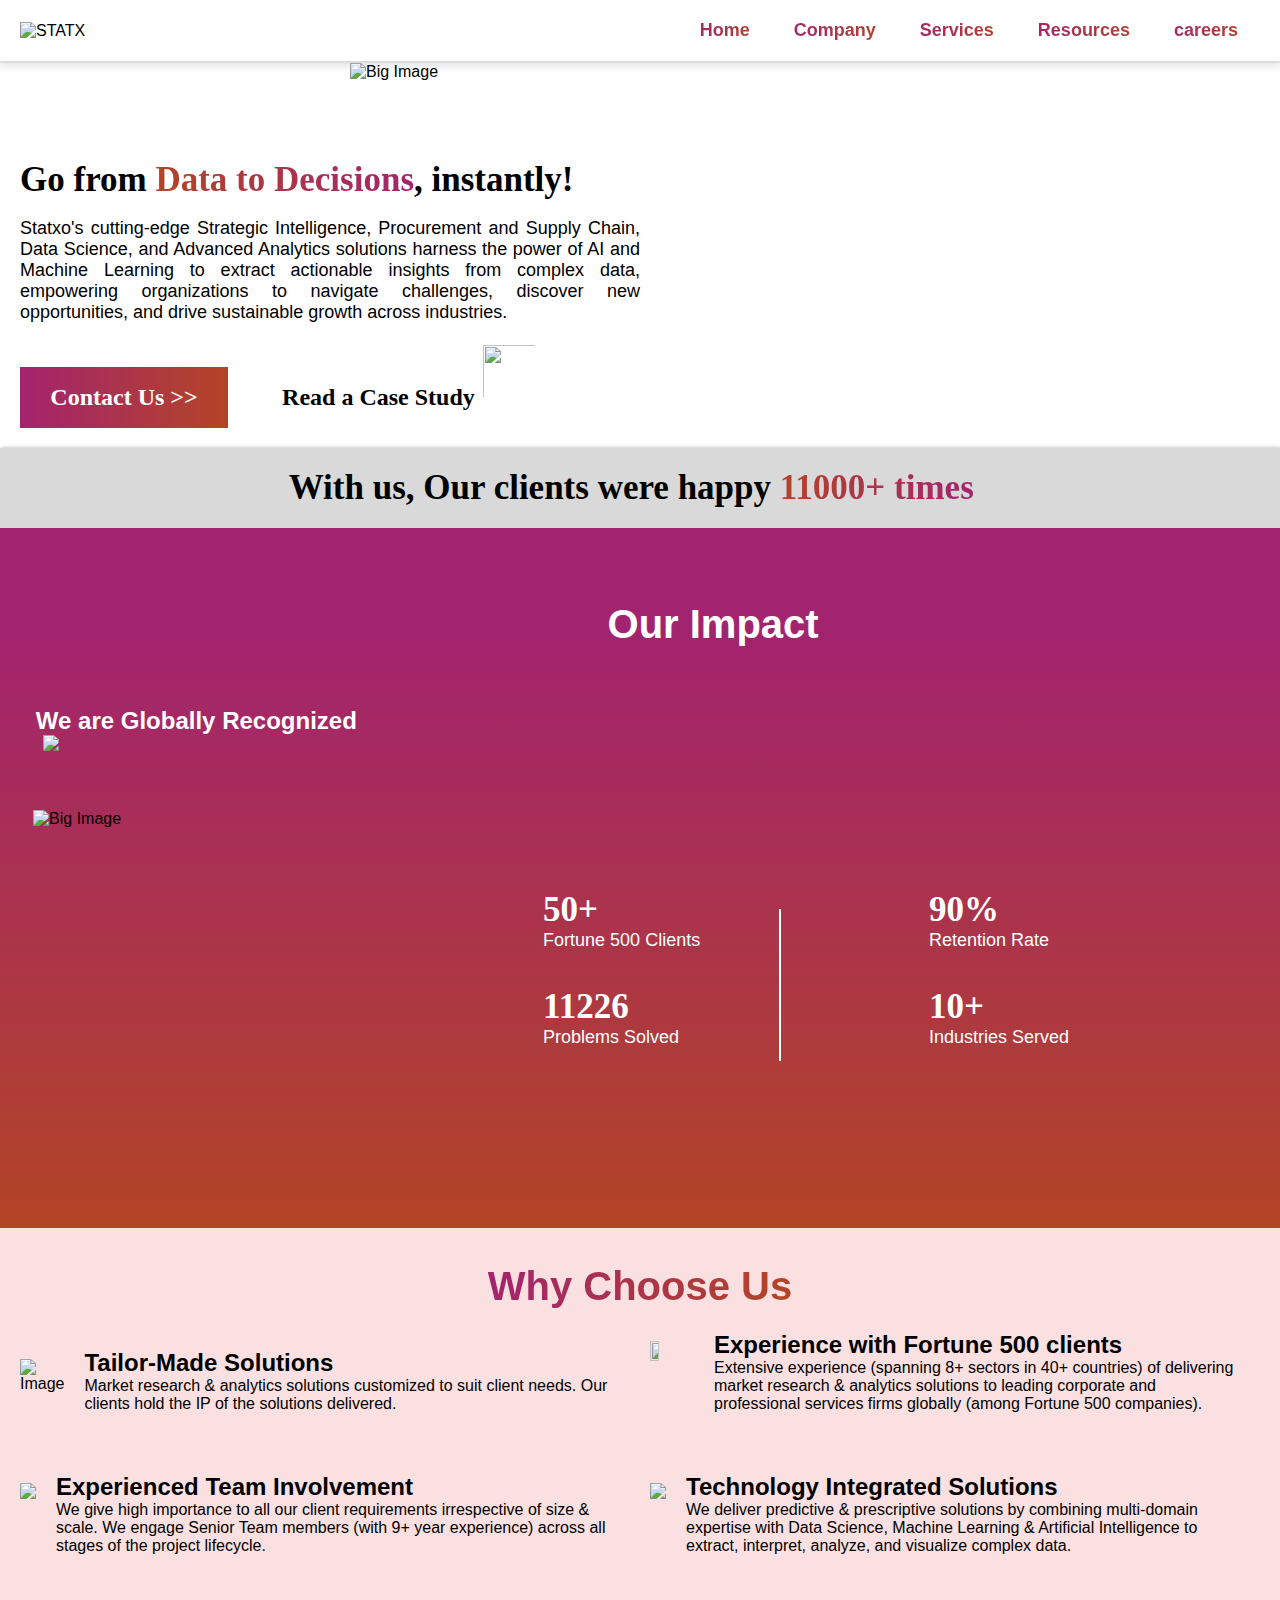
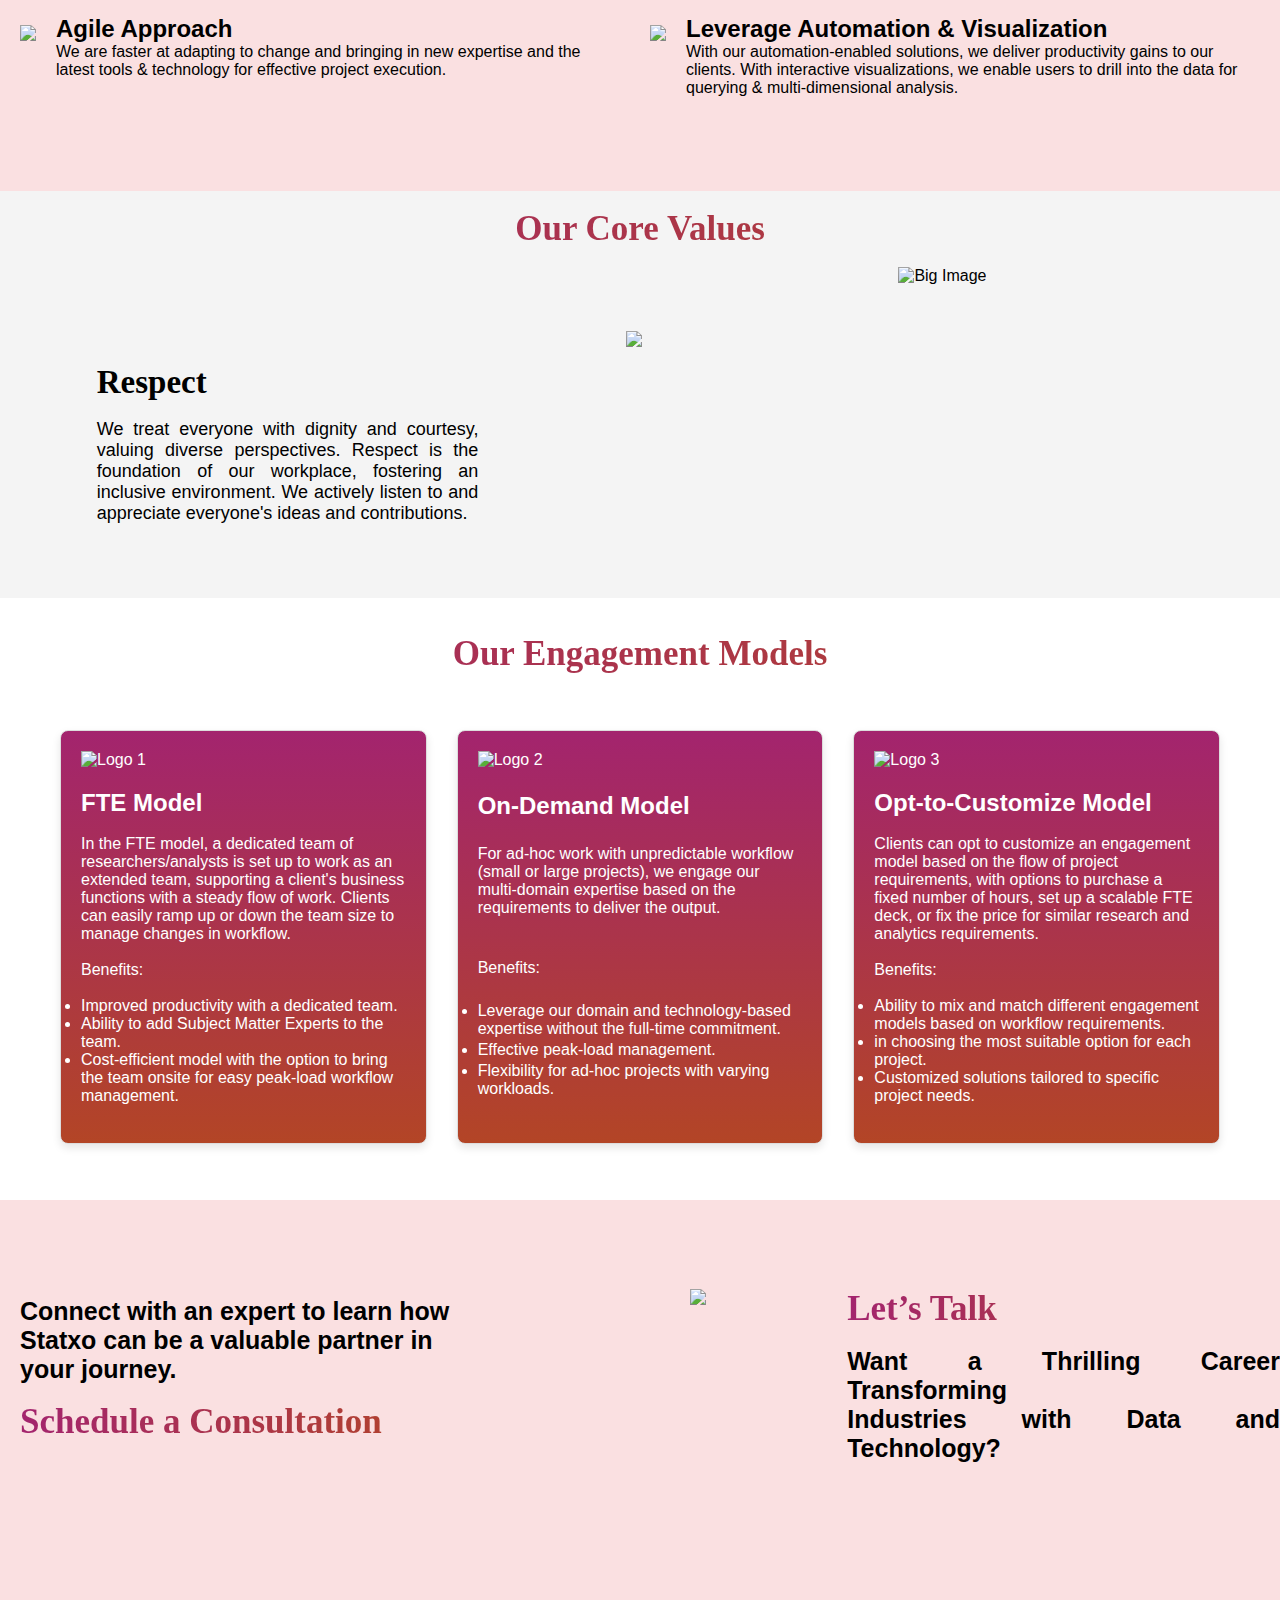
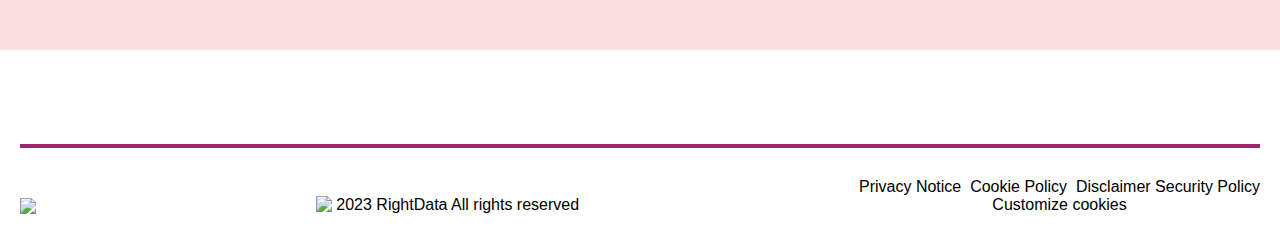
==== commit b9396e4e: "Add files via upload" ====
--- a/about.html
+++ b/about.html
@@ -52,14 +52,10 @@
   </div>
 <div style=" background-color: #A3246E;">
   <div style="margin-left: 46%; ">
-    <p style="    font-size: 40px;
-    padding: 74px;
-    font-weight: 700;
-    margin-left: -8%;
-    color: #fff;" >Our Impact</p>
+    <p class="ourimpact" >Our Impact</p>
     <p style="    margin-top: -2%;
     margin-left: -80%; color: #fff; font-weight: 700; font-size: 24px;" class="heading-globally">We are Globally Recognized</p>
- <img src="./about/Rectangle 316.png" style="margin-left: -79%;" >
+ <img src="./about/Rectangle 316.png" class="global-img" style="margin-left: -79%;" >
   </div>
 </div>
 
@@ -80,26 +76,26 @@
               <br>
               <br>
 
-              <p class="global-content-container-heading">2300+</p>
+              <p class="global-content-container-heading">11226</p>
          
-              <p  class="global-content-container-paragraph">Procurement Intelligence & Spend Analytics Projects</p>
+              <p  class="global-content-container-paragraph">Problems Solved</p>
           <br>
              
             </div>
             <div class="vertical-line"></div>
             <div class="global-content-container1">
-                <p class="global-content-container-heading1">300+</p>
+                <p class="global-content-container-heading1">90% </p>
            
-                <p  class="global-content-container-paragraph1">Satisfied Clients Globally</p>
+                <p  class="global-content-container-paragraph1">Retention Rate</p>
            <br>
            <br>
-           <p class="global-content-container-heading1">450+</p>
+           <p class="global-content-container-heading1">10+</p>
            
-           <p  class="global-content-container-paragraph1">Advanced Analytics Projects</p>
+           <p  class="global-content-container-paragraph1">Industries Served</p>
                 <br>
                
               </div>
-              <div class="vertical-line"></div>
+              <!-- <div class="vertical-line"></div>
               <div class="global-content-container2">
                 <p class="global-content-container-heading2">7200+</p>
            
@@ -112,7 +108,7 @@
            
                 <br>
                
-              </div>
+              </div> -->
 
               
           </div>
@@ -208,7 +204,7 @@
         <div class="four-image-container">
           <img src="./about/respect.png" alt="Big Image">
         </div>
-<img src="about/Rectangle 268.png" style="margin-left: 17%;      margin-top: -2%;  height: 184px;">
+<img src="about/Rectangle 268.png" class="four-container-image">
         <!-- <div class="vertical-line1"></div> -->
         <div class="four-content-container">
           <p class="four-content-container-heading">Respect</p>
@@ -218,6 +214,9 @@
             We actively listen to and appreciate everyone's ideas and contributions.
           </p>
       <br>
+      <br>
+      <br>
+      
       
         </div>
       </div>
@@ -231,7 +230,7 @@
            <div class="four-image-container">
             <img src="./about/respect (1).png" alt="Big Image">
           </div>
-  <img src="about/Rectangle 268.png" style="margin-left: 17%;      margin-top: -2%;  height: 184px;">
+  <img src="about/Rectangle 268.png" class="four-container-image">
           <!-- <div class="vertical-line1"></div> -->
           <div class="four-content-container">
             <p class="four-content-container-heading">Integrity</p>
@@ -239,6 +238,8 @@
             <p  class="four-content-container-paragraph">Integrity is our hallmark, and we never compromise on our moral and ethical principles.
             </p>
         <br>
+        <br>
+        <br>
         
           </div>
       </div>  <!-- <h2>OUR CORE VALUES</h2> -->
@@ -250,7 +251,7 @@
         <div class="four-image-container">
           <img src="./about/respect (2).png" alt="Big Image">
         </div>
-<img src="about/Rectangle 268.png" style="margin-left: 17%;      margin-top: -2%;  height: 184px;">
+<img src="about/Rectangle 268.png" class="four-container-image">
         <!-- <div class="vertical-line1"></div> -->
         <div class="four-content-container">
           <p class="four-content-container-heading">Collaboration</p>
@@ -258,6 +259,8 @@
           <p  class="four-content-container-paragraph">We value cooperative working relationships with our partners. We collaborate with them and work in tandem toward achieving goals.
           </p>
       <br>
+      <br>
+      <br>
       
         </div>
       </div>     <!-- <h2>OUR CORE VALUES</h2> -->
@@ -270,7 +273,7 @@
       <div class="four-image-container">
         <img src="./about/respect (3).png" alt="Big Image">
       </div>
-<img src="about/Rectangle 268.png" style="margin-left: 17%;      margin-top: -2%;  height: 184px;">
+<img src="about/Rectangle 268.png" class="four-container-image">
       <!-- <div class="vertical-line1"></div> -->
       <div class="four-content-container">
         <p class="four-content-container-heading">Open-Mindedness</p>
@@ -278,6 +281,8 @@
         <p  class="four-content-container-paragraph">We thrive on innovation and creativity, aiming to create an environment that encourages novel ideas and innovative methods.
         </p>
     <br>
+    <br>
+    <br>
     
       </div>
     </div>
@@ -290,7 +295,7 @@
     <div class="four-image-container">
       <img src="./about/respect (4).png" alt="Big Image">
     </div>
-<img src="about/Rectangle 268.png" style="margin-left: 17%;      margin-top: -2%;  height: 184px;">
+<img src="about/Rectangle 268.png" class="four-container-image">
     <!-- <div class="vertical-line1"></div> -->
     <div class="four-content-container">
       <p class="four-content-container-heading">Excellence</p>
@@ -298,6 +303,8 @@
       <p  class="four-content-container-paragraph">We believe in working towards excellence by delivering to and beyond the expectations of our clients.
       </p>
   <br>
+  <br>
+  <br>
   
     </div>
   </div>
@@ -310,13 +317,15 @@
   <div class="four-image-container">
     <img src="./about/respect (5).png" alt="Big Image">
   </div>
-<img src="about/Rectangle 268.png" style="margin-left: 17%;      margin-top: -2%;  height: 184px;">
+<img src="about/Rectangle 268.png" class="four-container-image">
   <!-- <div class="vertical-line1"></div> -->
   <div class="four-content-container">
     <p class="four-content-container-heading">Excellence</p>
     <br>
     <p  class="four-content-container-paragraph">We are completely answerable for our actions and constantly work towards building trusting relationships with our clients and our staff.
     </p>
+<br>
+<br>
 <br>
 
   </div>
--- a/about.css
+++ b/about.css
@@ -140,7 +140,7 @@
   .scrolling-text span {
   font-family: "Satoshi";
   font-weight: 700;
-  font-size: 40px;
+  font-size: 35px;
   
   }
   .scrolling-text-span{
@@ -177,6 +177,14 @@
   background-color: #A3246E;
 } */
 /* global container content */
+
+.ourimpact{
+  font-size: 40px;
+    padding: 74px;
+    font-weight: 700;
+    margin-left: -8%;
+    color: #fff;
+}
 .global-image {
     width: 100%;
     height: 588px;
@@ -233,7 +241,7 @@
     flex: 1;
     padding: 20px;
     margin-top: 18%;
-    /* margin-left: -18%; */
+    margin-left: 10%;
     color: #fff;
   }
 
@@ -251,11 +259,11 @@
     text-align: justify;
 }
 
-.global-content-container2 {
+/* .global-content-container2 {
     flex: 1;
     padding: 20px;
     margin-top: 18%;
-    /* margin-left: -18%; */
+  
     color: #fff;
   }
 
@@ -267,18 +275,18 @@
 }
 
 .global-content-container-paragraph2{
-    /* font-family: "Roboto"; */
+ 
     font-weight: 400;
     font-size: 18px;
     text-align: justify;
-}
+} */
 
 
 .vertical-line {
     width: 2px;
     z-index: 1;
     margin-top: 21%;
-    margin-left: 1%;
+    margin-left: -9%;
     height: 26%;
     background-color: #fff;
   }
@@ -362,6 +370,10 @@
     background-color: #F4F4F4;
     
   }
+  .four-container-image{
+    margin-left: 10%;      margin-top: -2%;  height: 184px;
+
+  }
   .active {
     display: block;
 }
@@ -382,6 +394,7 @@
     flex: 1;
     padding: 20px;
     margin-top: -1%;
+    margin-left: 6%;
   }
 
 .four-content-container-heading{
@@ -605,7 +618,111 @@
 }
 
   @media screen and (max-width: 768px) {
-
+    * {
+      box-sizing: border-box;
+      margin: 0;
+      padding: 0;
+    }
+    body,
+    html {
+      margin: 0;
+      padding: 0;
+      font-family: 'Satoshi', sans-serif;
+      background-color: #fff;
+      overflow-x: hidden;
+      
+    }
+        header {
+          flex-direction: column;
+        }
+        nav ul {
+          flex-direction: column;
+          align-items: center;
+        }
+        nav ul li {
+          margin: 5px 0;
+        }
+
+        .image-container img {
+          max-width: 181%;
+          height: auto;
+          margin-left: -78%;
+      }
+      .single-container{
+        display: block;
+      }
+      .scrolling-container{
+        margin-top: 10%;
+      }
+      .ourimpact {
+        font-size: 40px;
+        padding: 44px;
+        font-weight: 700;
+        margin-left: -60%;
+        color: #fff;
+    }
+      .four-container{
+        display: block;
+      }
+
+      .four-container-image{
+        transform: rotate(90deg);
+        margin-left: 44%;
+        height: 10%;
+    
+      }
+      .three-container{
+        display: block;
+        padding: 20px;
+        width: 295%;
+      }
+      .six-container{
+        display: block;
+        height: auto;
+      }
+      .global-content-container{
+        margin-left: -18%;
+        margin-top: 90%;
+      }
+      .vertical-line{
+        margin-top: 100%;
+        margin-left: -1%;
+      }
+      .global-content-container1{
+        margin-top: 90%;
+        margin-left: 3%;
+      }
+      .global-container img{
+        max-width: 339%;
+    margin-left: 38%;
+    margin-top: 11%;
+    height: auto;
+}
+      .heading-globally{
+        margin-top: -2%;
+        margin-left: -68%;
+        color: #fff;
+        font-weight: 700;
+        font-size: 24px;
+      }
+      .global-img{
+        margin-left: -64%;
+      }
+      .global-content-container-heading {
+        font-family: "Satoshi";
+        font-weight: 700;
+        font-size: 18px;
+    }
+    .global-content-container-heading1 {
+      font-family: "Satoshi";
+      font-weight: 700;
+      font-size: 18px;
+  }
+    .global-content-container-heading2{
+      font-family: "Satoshi";
+      font-weight: 700;
+      font-size: 18px;
+  }
     /* div header first container  */
     .container {
       flex-direction: column;
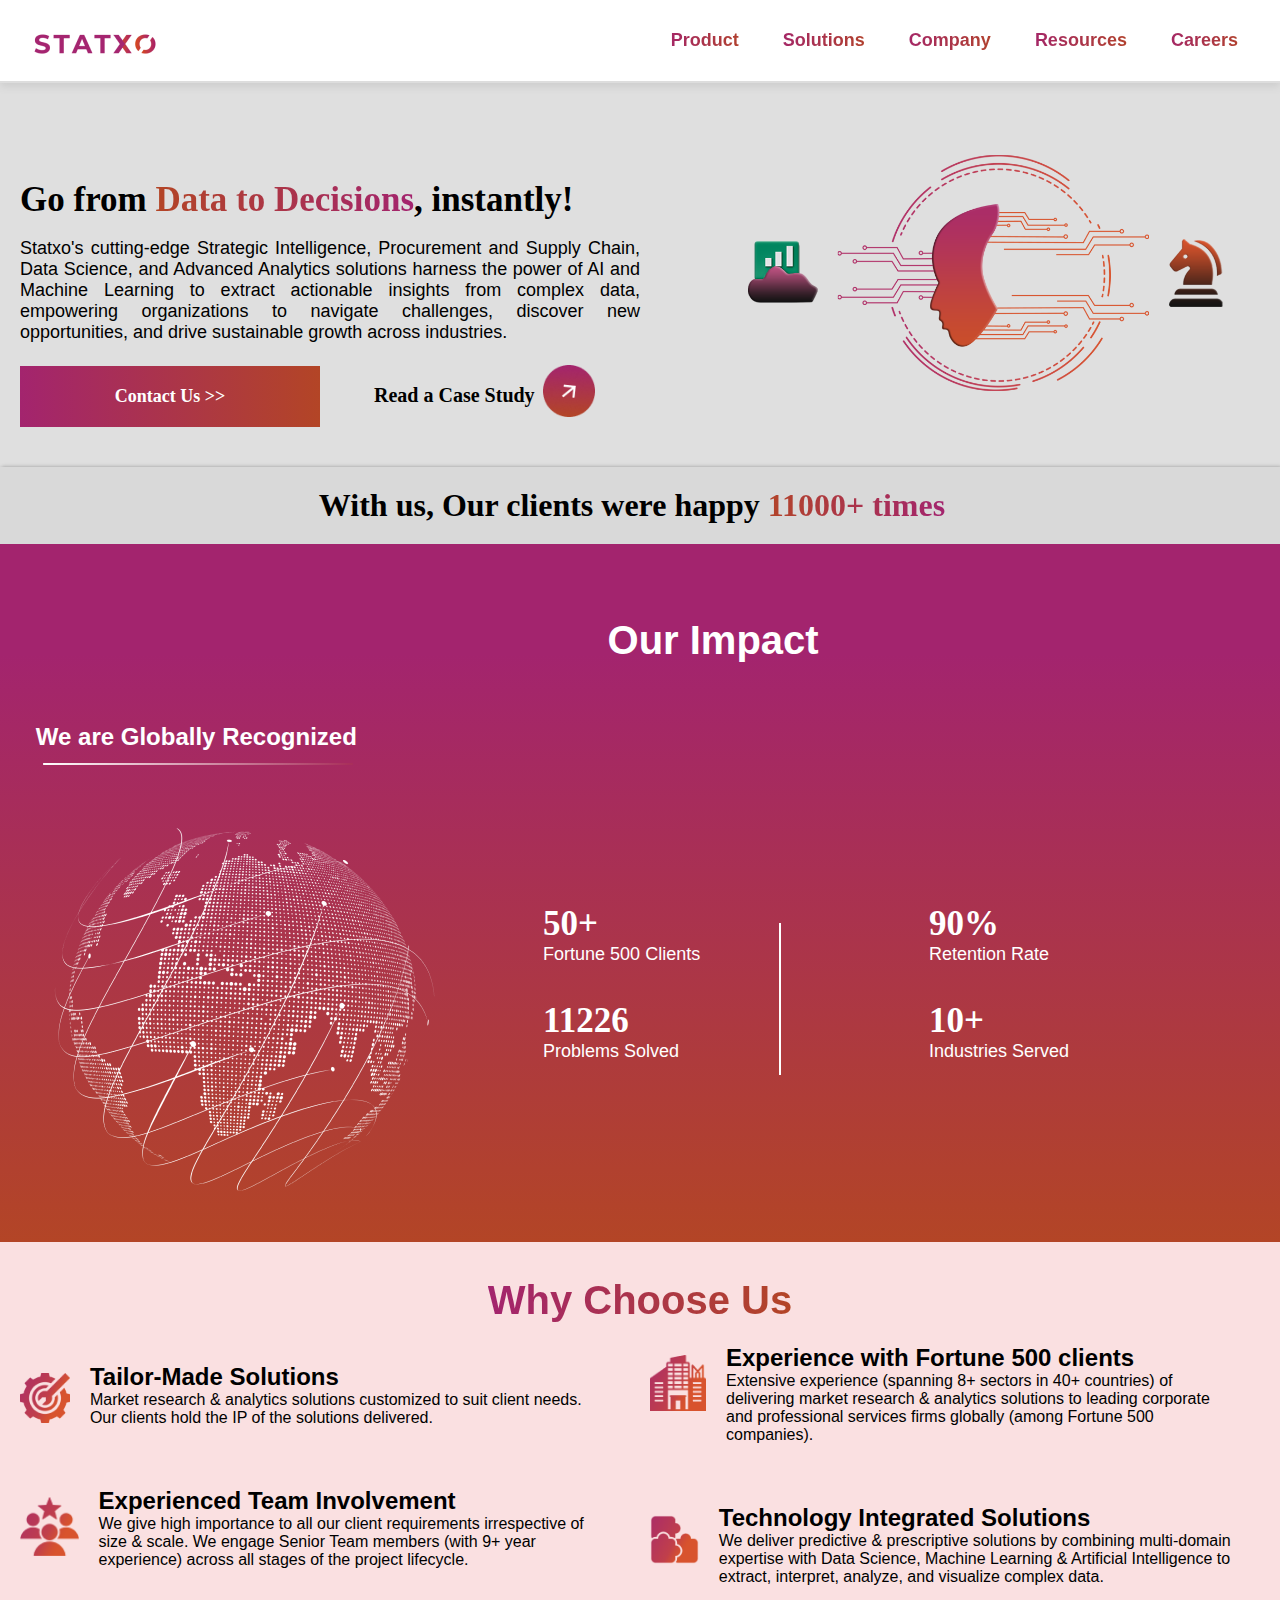
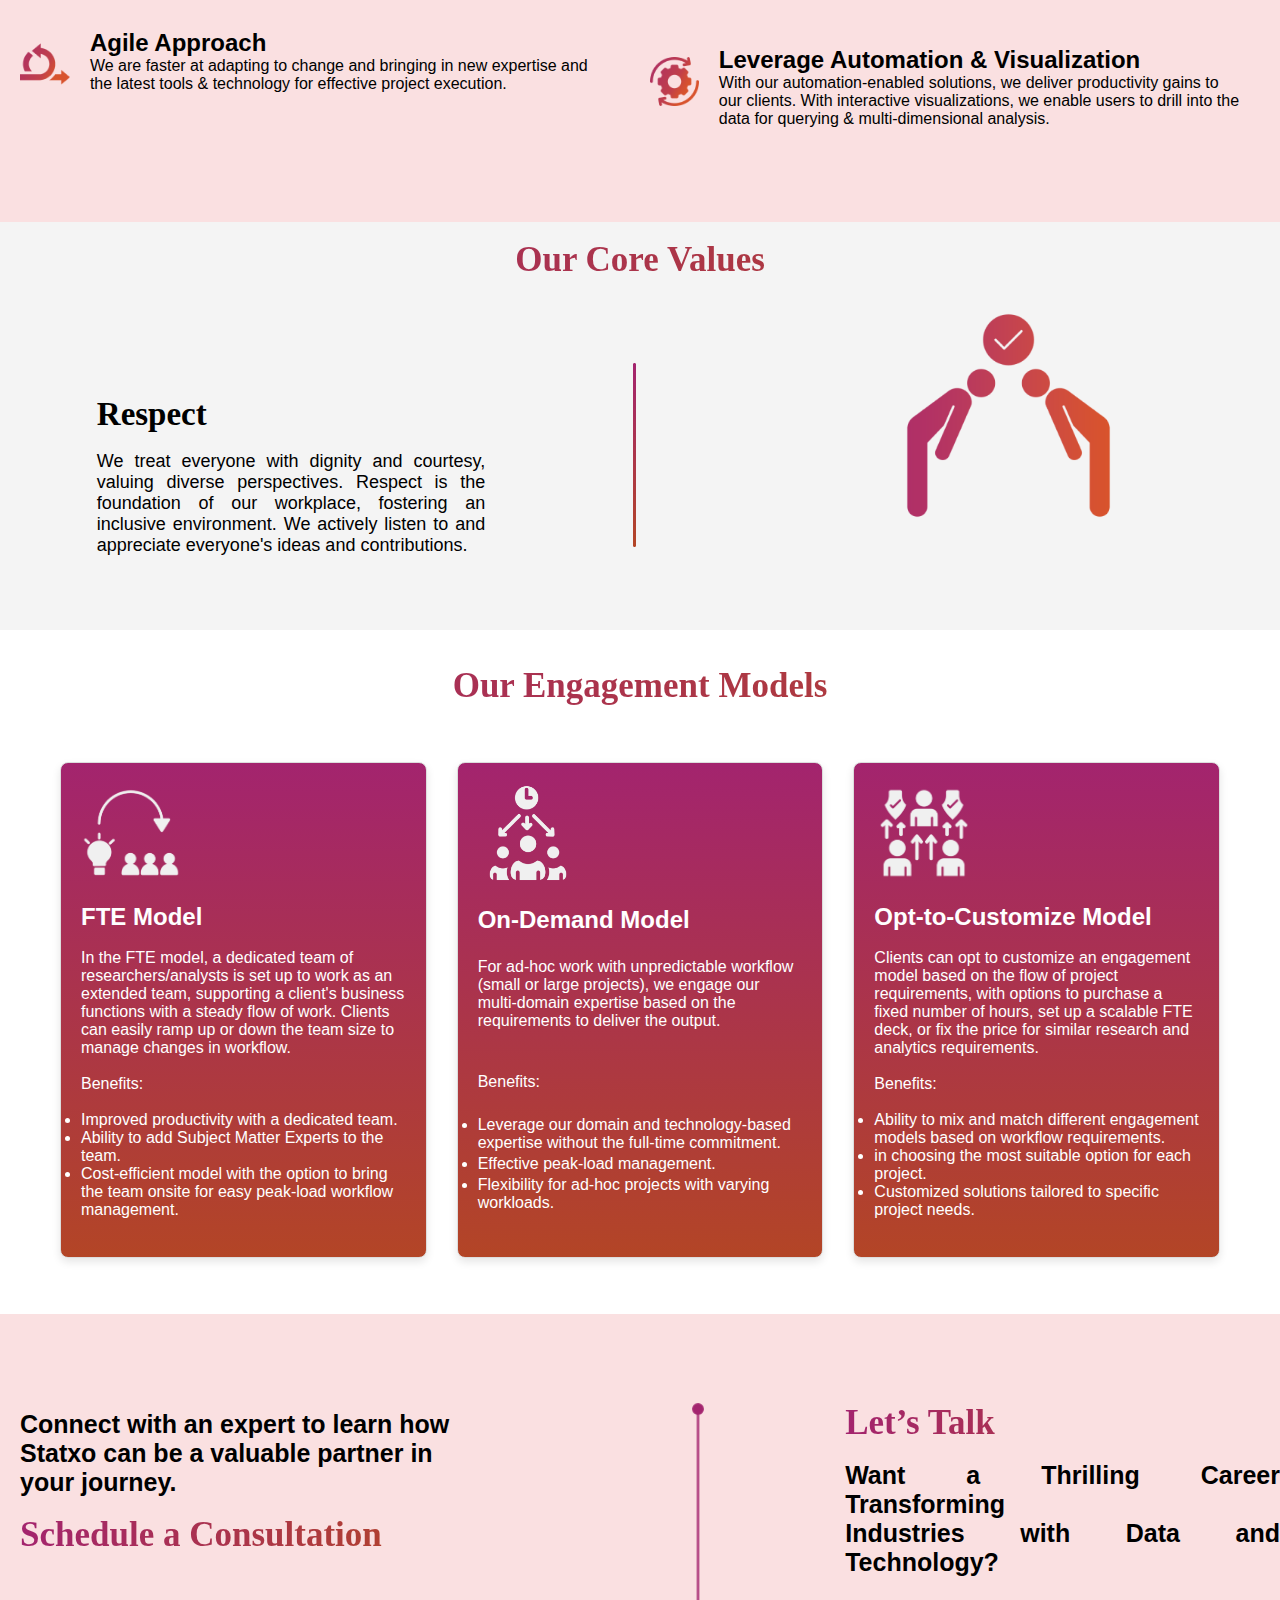
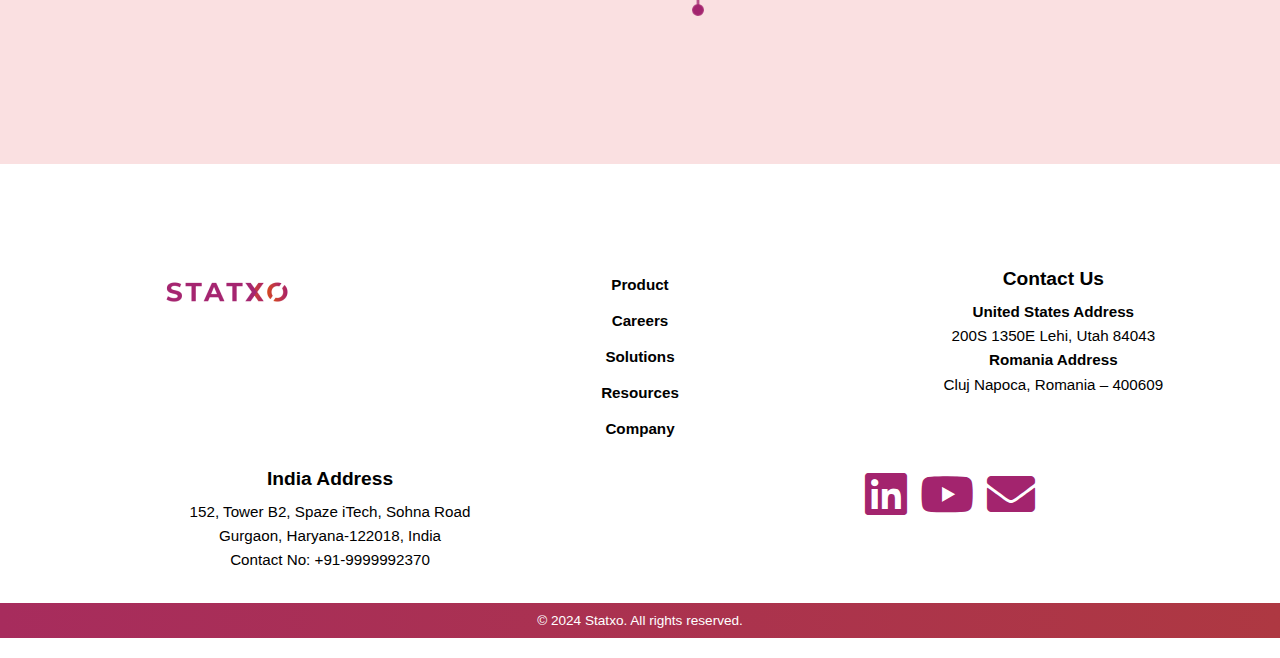
==== commit 6687c3c4: "Add files via upload" ====
--- a/about.html
+++ b/about.html
@@ -3,27 +3,43 @@
 <head>
     <meta charset="UTF-8">
     <meta name="viewport" content="width=device-width, initial-scale=1.0">
-    <title>Document</title>
+    <title>STATXO - About</title>
     <link href="https://api.fontshare.com/v2/css?f[]=satoshi@400,500,700&display=swap" rel="stylesheet">
+<link rel="stylesheet" href="https://cdnjs.cloudflare.com/ajax/libs/font-awesome/5.15.4/css/all.min.css">
+
     <link rel="stylesheet" href="about.css" />
 </head>
 <body>
      <!-- header section -->
      <header>    
-        <div class="logo">
+        <div class="logo" onclick="toggleMenu()">
+          <a href="./index.html">
           <img src="./assets/logo.png" alt="STATX" />
-        </div>
-        <nav>
+         
+        </a>
+        <div class="bar"></div>
+        <div class="bar"></div>
+        <div class="bar"></div>
+        </div>
+         <nav class="menu">
           <ul>
-            <li><a href="./index.html">Home</a></li>
+            <li><a href="./product.html">Product</a></li>
+            <li>
+              <a>Solutions</a>
+              <ul class="dropdown">
+                 <li><a href="./service.html">Process Transformation & Optimization</a></li>
+                <li><a href="./service1.html">Advanced Analytics</a></li>
+                <li><a href="./service2.html">Strategic Intelligence & Advisory(SI&A)</a></li>
+                <li><a href="./service3.html">Procurement & Supply Chain Transformation</a></li>
+              </ul>
+            </li>
             <li><a href="#company">Company</a></li>
-            <li><a href="#services">Services</a></li>
             <li><a href="#resources">Resources</a></li>
-            <li><a href="#resources">careers</a></li>
+            <li><a href="#careers">Careers</a></li>
           </ul>
         </nav>
       </header>
-  
+  <div class="overall-container">
       <!-- first header div container -->
       <div class="container">
         <div class="image-container">
@@ -38,6 +54,9 @@
           <a class="case-study">Read a Case Study</a>
           <img src="./about/Group-86.png" class="case-image">
         </div>
+        <br>
+        <br>
+        <br>
       </div>
       
  <!-- about without scrolling container -->
@@ -475,7 +494,7 @@
         
         </div>
 
-        <img src="about/Line 1.png" style="margin-left: 17%;      margin-top: 7%;  height: 213px;">
+        <img src="about/Line 1.png" class="image-about">
 
         <div class="six-content-container">
           <p  class="six-content-container-paragraph">Connect with an expert to learn how<br> Statxo can be a valuable partner in <br>your journey.</p>
@@ -489,22 +508,45 @@
 <br>
 <br>
       <!-- Main content of the page -->
-     <footer class="footer">
- 
-        <div class="footer-line"></div>
+      <footer>
+        <div class="footer-content">
+            <div class="section" >
+  
+                <img src="./assets/logo.png" >
+            </div>
+            <div class="section" style="font-size: 24px; font-weight: 900;">
+           
+                <ul>
+                    <li><a href="#">Product</a></li>
+                    <li><a href="#">Careers</a></li>
+                    <li><a href="#">Solutions</a></li>
+                    <li><a href="#">Resources</a></li>
+                    <li><a href="#">Company</a></li>
+                   
+                </ul>
+            </div>
+            <div class="section">
+                <h3>Contact Us</h3>
+                <p><strong>United States Address</strong><br>200S 1350E Lehi, Utah 84043</p>
+                <p><strong>Romania Address</strong><br>Cluj Napoca, Romania – 400609</p>
+            </div>
+            <div class="section">
+                <h3>India Address</h3>
+                <p>152, Tower B2, Spaze iTech, Sohna Road<br>Gurgaon, Haryana-122018, India</p>
+                <p>Contact No: +91-9999992370</p>
+            </div>
+            <div class="section" style="font-size: xxx-large;">
+                <a href="https://www.linkedin.com/company/statxo/" target="_blank" class="social-icon" style="color: #A3246E;"><i class="fab fa-linkedin"></i></a>
+                <a href="https://www.youtube.com/channel/UCw36_kExazZ4M3qMtLlCYFQ" target="_blank" class="social-icon" style="color: #A3246E;"><i class="fab fa-youtube"></i></a>
+                <a href="mailto:info@statxo.com" target="_blank" class="social-icon" style="color: #A3246E;"><i class="fas fa-envelope"></i></a>
+            </div>
+           
+        </div>
         <div class="footer-bottom">
-           <img src="./assets/logo.png"/>
-           <div class="copyright">
-            <img src="./assets/copyright.png" />  <p> 2023 RightData All rights reserved</p>
-           </div>
-          
-        
-          
-            <p> Privacy Notice &nbsp;Cookie Policy &nbsp;Disclaimer&nbsp;Security Policy<br>Customize cookies</p>
-         
+            <p>&copy; 2024 Statxo. All rights reserved.</p>
         </div>
     </footer>
-
+  </div>
     <script>
       const containers = document.querySelectorAll('.four-container1');
       let currentIndex = 0;
@@ -530,5 +572,21 @@
       // Automatically change container every 3 seconds
       setInterval(nextContainer, 2000);
   </script>
+     <script>
+      document.querySelector('.logo').addEventListener('click', function() {
+document.querySelector('.menu').classList.toggle('active');
+});
+
+    </script>
+    <script>
+      function toggleMenu() {
+        const navbar = document.querySelector('.menu');
+        const contentContainer = document.querySelector('.overall-container');
+    
+        navbar.classList.toggle('open');
+        contentContainer.classList.toggle('pushed-down');
+    }
+    
+    </script>
 </body>
 </html>--- a/about.css
+++ b/about.css
@@ -33,8 +33,7 @@
    .logo img {
     margin-bottom: -8%;
   }
-  
-  nav ul {
+   nav ul {
     list-style: none;
     margin: 0;
     padding: 0;
@@ -43,30 +42,69 @@
   
   nav ul li {
     margin: 0 10px;
+    position: relative; /* Needed for dropdown positioning */
   }
   
   nav ul li a {
-    background: linear-gradient(90deg, #A3246E, #B34526); -webkit-background-clip: text;
-    background-clip: text;  color: transparent;
+    background: linear-gradient(90deg, #A3246E, #B34526);
+    -webkit-background-clip: text;
+    background-clip: text;
+    color: transparent;
     text-decoration: none;
-   font-weight: bold;
+    font-weight: bold;
     font-size: 18px;
     padding: 8px 12px;
     transition: background-color 0.3s ease;
   }
-
-  /* div header first contsiner css */
+  
+  nav ul li ul.dropdown {
+    display: none;
+    position: absolute;
+    top: 100%;
+    left: -10px; /* Adjust this value to move the dropdown left or right */
+    background-color: #fff;
+    box-shadow: 0 5px 0px rgba(0, 0, 0, 0.2);
+    list-style-type: none;
+    padding: 0;
+    margin: 10px;
+    z-index: 1000; /* Ensure it appears above other content */
+  }
+  
+  nav ul li ul.dropdown li {
+    width: 150px; /* Adjust the width as needed */
+  }
+  
+  nav ul li ul.dropdown li a {
+    padding: 10px;
+    display: block;
+    background: linear-gradient(90deg, #A3246E, #B34526);
+    -webkit-background-clip: text;
+    background-clip: text;
+    color: transparent; /* Ensure dropdown links have gradient text */
+    transition: background-color 0.3s ease;
+  }
+  
+  nav ul li ul.dropdown li a:hover {
+    background-color: #f0f0f0; /* Add hover effect to dropdown links */
+  }
+  
+  nav ul li:hover ul.dropdown {
+    display: block;
+  }
+    /* div header first contsiner css */
 
 
   .container {
     display: flex;
     flex-wrap: wrap;
     flex-direction: row-reverse;
+    background-color: #9797974f;
   }
   
   .image-container {
     flex: 1;
   }
+
   
   .image-container img {
     max-width: 147%;
@@ -98,19 +136,19 @@
 }
 
 .contact-button{
-    background-image: linear-gradient(90deg, #A3246E, #B34526);
-    border: none;
-    height: 61px;
-    width: 208px;
-    font-family: "Satoshi";
-    font-weight: 700;
-    font-size: 24px;
-    color: #fff;
+  background-image: linear-gradient(90deg, #A3246E, #B34526);
+  border: none;
+  height: 61px;
+  width: 300px;
+  font-family: "Satoshi";
+  font-weight: 600;
+  font-size: 18px;
+  color: #fff;
 }
 .case-study{
     font-family: "Satoshi";
     font-weight: 700;
-    font-size: 24px;
+    font-size: 20px;
     margin-left: 8%;
 }
 .case-image{
@@ -140,7 +178,7 @@
   .scrolling-text span {
   font-family: "Satoshi";
   font-weight: 700;
-  font-size: 35px;
+  font-size: 32px;
   
   }
   .scrolling-text-span{
@@ -154,7 +192,7 @@
     justify-content: center;
     font-family: "Satoshi";
     font-weight: 700;
-    font-size: 35px;
+    font-size: 32px;
     color: #fff;
   
   }
@@ -555,6 +593,12 @@
     margin-left: 11%;
     margin-top: 7%;
   }
+
+  .image-about{
+  margin-left: 17%;  
+    margin-top: 7%; 
+     height: 213px;
+  }
   
   .six-image-container-heading{
     font-family: "Satoshi";
@@ -594,27 +638,69 @@
 }
 
 /* footer bar main contetn */
-.footer {
-    background-color: #fff;
-    color: black;
-    padding: 20px;
-    text-align: center;
-}
-
-.footer-top, .footer-bottom {
-    display: flex;
-    justify-content: space-between;
-    padding: 10px 0;
-    align-items: flex-end;
-}
-
-.footer-line {
-    border-top: 4px solid #a3246e;
-    margin: 20px 0;
-}
-  
-.copyright{
+footer {
+  background-color: #fff;
+  color: #000;
+  padding: 20px 0;
+  text-align: center;
+}
+
+.footer-content {
   display: flex;
+  flex-wrap: wrap;
+  justify-content: space-around;
+  /* max-width: 1200px; */
+  margin: 0 auto;
+  padding: 20px;
+}
+
+.section {
+  flex: 1 1 300px;
+  margin: 10px;
+  text-align: center;
+}
+
+.section h3 {
+  color: #000;
+  font-size: 1.2rem;
+  margin-bottom: 10px;
+}
+
+.section p {
+  color: #000;
+  font-size: 0.95rem;
+  line-height: 1.6;
+}
+
+.section ul {
+  list-style-type: none;
+  padding-left: 0;
+}
+
+.section ul li {
+  margin-bottom: 8px;
+}
+
+.section ul li a {
+  color: #000;
+  text-decoration: none;
+  font-size: 0.95rem;
+}
+
+.section ul li a:hover {
+  color: #000;
+}
+
+.footer-bottom {
+  background-color: #a72c5d;
+  background-image: linear-gradient(to right, #a72c5d, #ae3842);
+  padding: 10px 0;
+}
+
+.footer-bottom p {
+  color: #fff;
+  font-size: 0.85rem;
+  margin: 0;
 }
 
   @media screen and (max-width: 768px) {
@@ -639,10 +725,46 @@
           flex-direction: column;
           align-items: center;
         }
-        nav ul li {
+        /* nav ul li {
           margin: 5px 0;
+        } */
+
+        .bar {
+          width: 25px;
+          height: 3px;
+          background-color: #000;
+          margin: 5px 0;
+          /* text-align: left; */
+          transition: 0.4s;
+          margin-left: -57%;
+          margin-top: -10%;
         }
-
+    
+        .logo {
+          display: block; /* Show on smaller screens */
+        }
+      
+        .menu {
+          display: none;
+          position: absolute;
+          top: 70px;
+          left: 0;
+          width: 100%;
+          background-color: #fff;
+          text-align: center;
+        }
+      
+        .menu.active {
+          display: flex;
+          flex-direction: column;
+        }
+      
+        .menu.active ul li {
+          padding: 5px 0;
+        }
+        .overall-container.pushed-down {
+          transform: translateY(200px); /* Adjust this value based on your header's height */
+      }
         .image-container img {
           max-width: 181%;
           height: auto;
@@ -723,10 +845,39 @@
       font-weight: 700;
       font-size: 18px;
   }
+  .case-study{
+    margin-left: 17%;
+  }
+  .case-image{
+    padding: 13px;
+  }
+  .contact-button{
+    margin-left: 13%;
+    width: 243px;
+  }
+  .image-about{
+    margin-left: 46%;  
+      margin-top: -12%; 
+       height: 253px;
+       transform: rotate(270deg);
+    }
+    .six-image-container-heading{
+      text-align: center;
+    }
+    .six-content-container{
+      margin-top: -20%;
+    }
+    .six-image-container-paragraph{
+      margin-left: -8%;
+    }
+    .six-content-container-heading{
+      font-size: 30px;
+    }
     /* div header first container  */
     .container {
       flex-direction: column;
     }
+
   
     .content-container {
       padding: 0;
